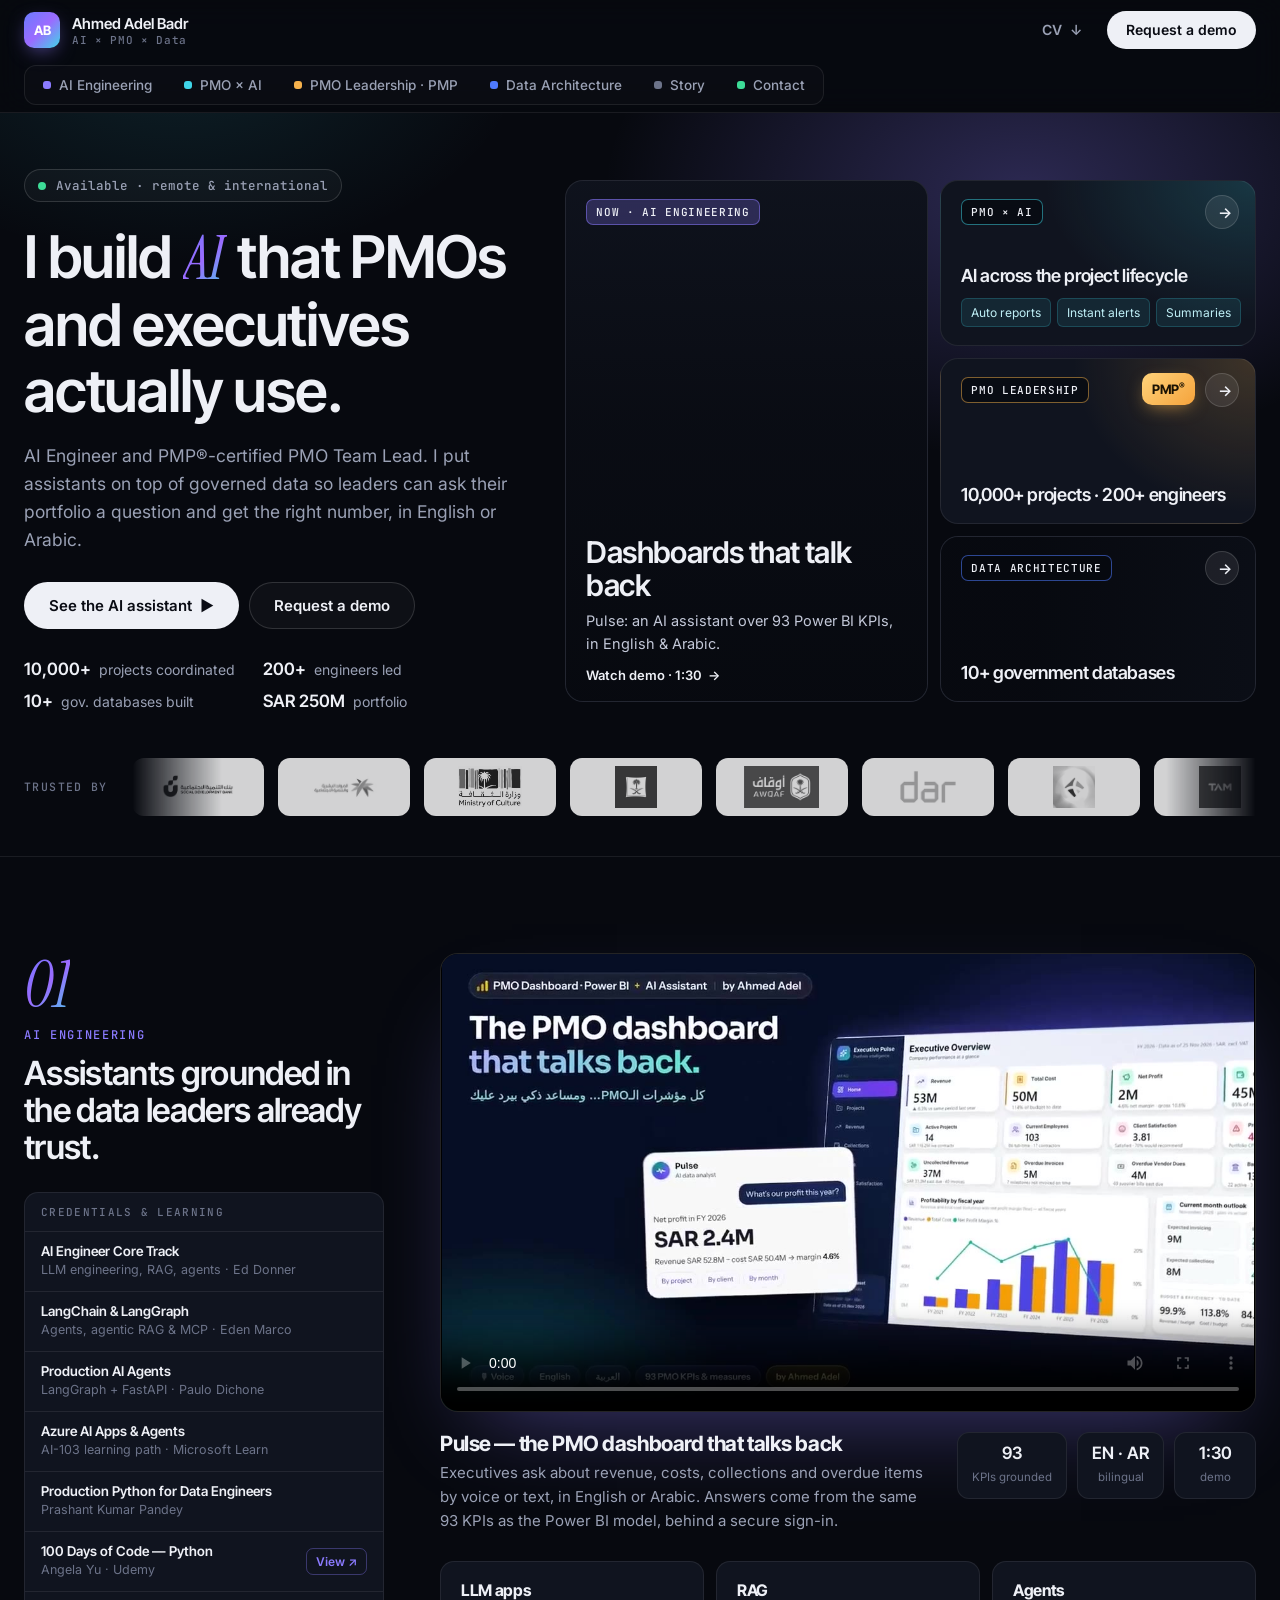
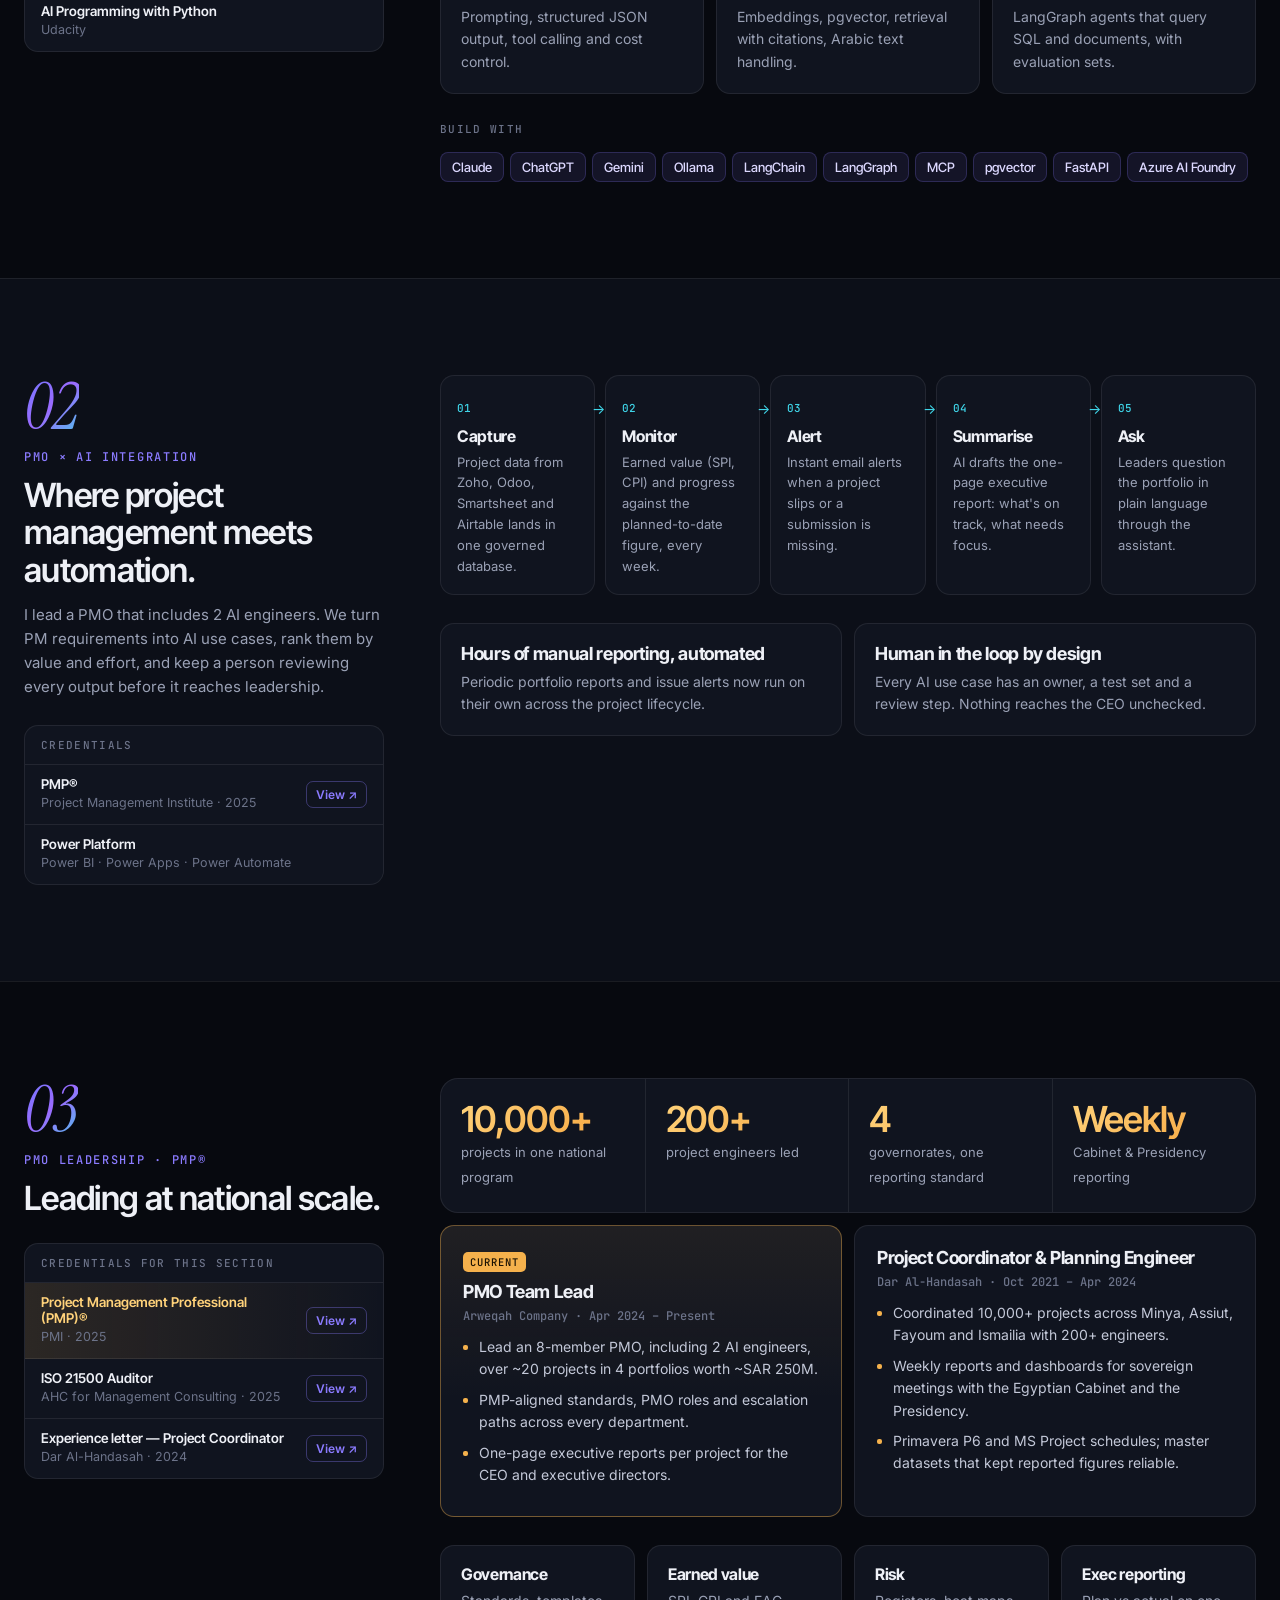
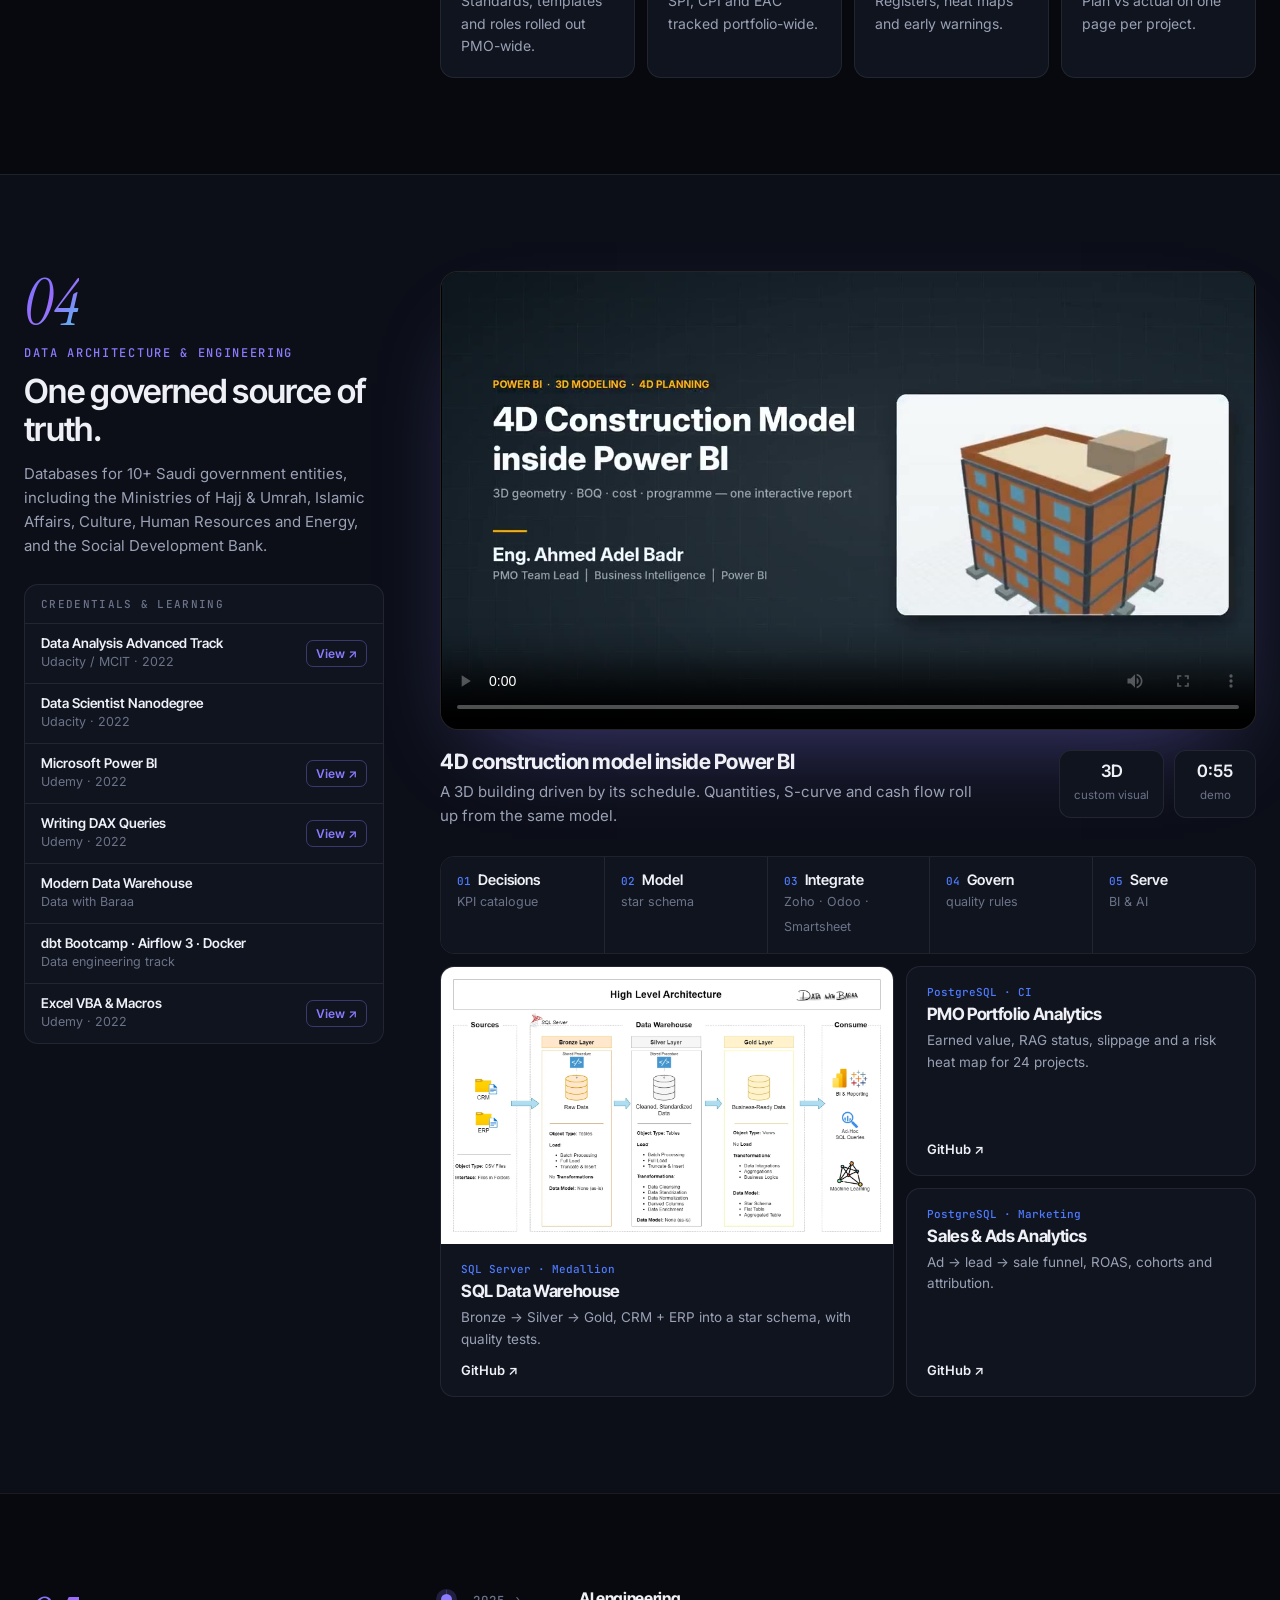
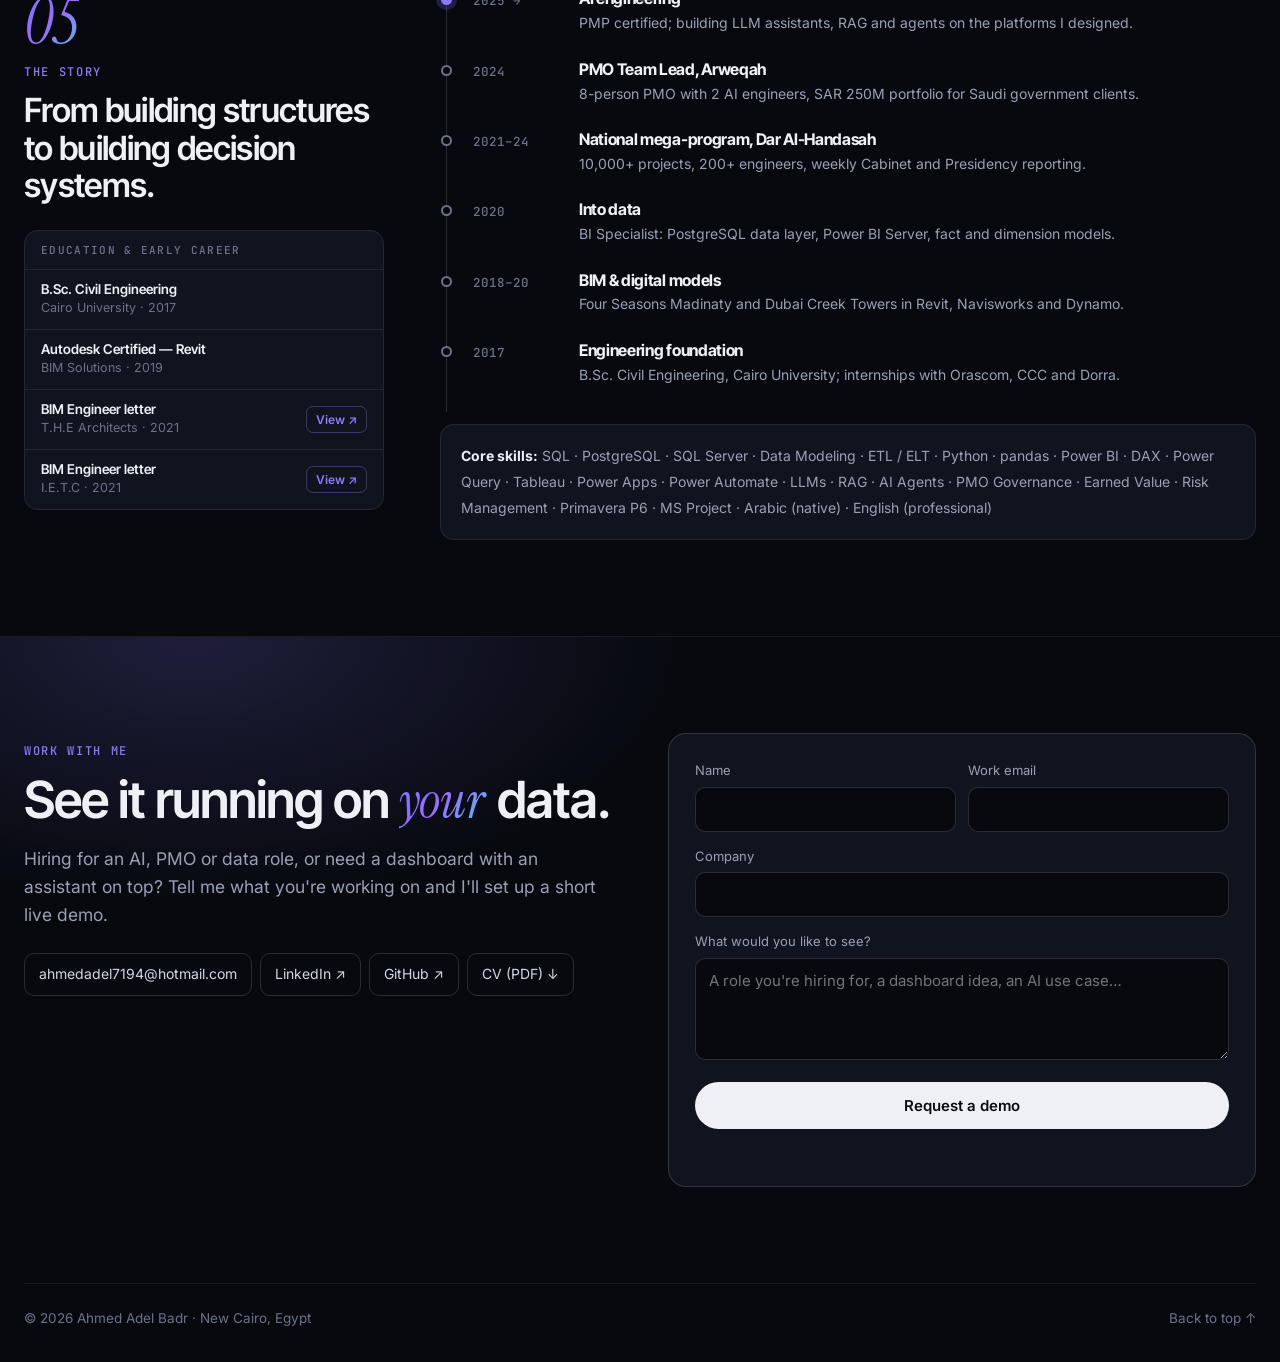
==== v2/index.html @ 1e5dc06f "Add v2 design proposal: bento entry tiles and section tabs Present-first order (AI engineering, PMO " ====
<!DOCTYPE html>
<html lang="en">
<head>
<meta charset="UTF-8">
<meta name="viewport" content="width=device-width, initial-scale=1">
<title>Ahmed Adel Badr | AI Engineering × PMO Leadership × Data Architecture</title>
<meta name="description" content="Ahmed Adel Badr — AI engineer and PMP-certified PMO Team Lead. Builds AI assistants on governed data, led 200+ engineers on a 10,000+ project national program, and designed databases for 10+ Saudi government entities.">
<meta name="author" content="Ahmed Adel Badr">
<link rel="canonical" href="https://ahmedadelbadr.github.io/Portofolio/">
<meta property="og:type" content="profile">
<meta property="og:title" content="Ahmed Adel Badr — AI × PMO × Data">
<meta property="og:description" content="AI assistants on governed data, PMO leadership at national scale, and the data architecture underneath.">
<meta property="og:image" content="https://ahmedadelbadr.github.io/Portofolio/assets/img/og-cover.jpg">
<meta name="twitter:card" content="summary_large_image">
<meta name="theme-color" content="#07090f">
<link rel="preconnect" href="https://fonts.googleapis.com">
<link rel="preconnect" href="https://fonts.gstatic.com" crossorigin>
<link href="https://fonts.googleapis.com/css2?family=Inter:wght@400;500;600&family=Inter+Tight:wght@500;600;700&family=Instrument+Serif:ital@1&family=JetBrains+Mono:wght@400;500&display=swap" rel="stylesheet">
<link rel="stylesheet" href="style.css">
<script type="application/ld+json">
{
  "@context": "https://schema.org",
  "@type": "Person",
  "name": "Ahmed Adel Badr",
  "jobTitle": "AI Engineer · PMO Team Lead · Data Architect",
  "url": "https://ahmedadelbadr.github.io/Portofolio/",
  "email": "mailto:ahmedadel7194@hotmail.com",
  "address": {"@type": "PostalAddress", "addressLocality": "New Cairo", "addressCountry": "EG"},
  "worksFor": {"@type": "Organization", "name": "Arweqah Company"},
  "alumniOf": {"@type": "CollegeOrUniversity", "name": "Cairo University"},
  "hasCredential": [{"@type": "EducationalOccupationalCredential", "name": "Project Management Professional (PMP)", "recognizedBy": {"@type": "Organization", "name": "Project Management Institute"}}],
  "knowsAbout": ["AI Engineering", "Large Language Models", "Retrieval-Augmented Generation", "AI Agents", "PMO Governance", "Project Management", "Earned Value Management", "Data Architecture", "Data Engineering", "SQL", "PostgreSQL", "Power BI", "Python"],
  "sameAs": ["https://www.linkedin.com/in/ahmed-adel-badr/", "https://github.com/AhmedAdelBadr"]
}
</script>
</head>
<body>
<a class="skip" href="#main">Skip to content</a>

<header class="topbar" id="top">
  <div class="bar wrap">
    <a href="#top" class="brand" aria-label="Ahmed Adel Badr, back to top">
      <span class="mark">AB</span>
      <span class="brand-text"><b>Ahmed Adel Badr</b><small>AI × PMO × Data</small></span>
    </a>
    <div class="actions">
      <a class="btn btn-quiet" href="../assets/cv/Ahmed_Adel_Badr_CV.pdf" download>CV <span aria-hidden="true">↓</span></a>
      <a class="btn btn-primary" href="#contact">Request a demo</a>
    </div>
  </div>
  <nav class="tabs wrap" aria-label="Sections">
    <ul id="tabs">
      <li><a href="#ai"><span class="ti ti-ai"></span>AI Engineering</a></li>
      <li><a href="#pmo-ai"><span class="ti ti-pa"></span>PMO × AI</a></li>
      <li><a href="#leadership"><span class="ti ti-pm"></span>PMO Leadership · PMP</a></li>
      <li><a href="#data"><span class="ti ti-da"></span>Data Architecture</a></li>
      <li><a href="#story"><span class="ti ti-st"></span>Story</a></li>
      <li><a href="#contact"><span class="ti ti-co"></span>Contact</a></li>
    </ul>
  </nav>
  <div class="progress" aria-hidden="true"><span id="progress"></span></div>
</header>

<main id="main">

<!-- ================= HERO + BENTO ================= -->
<section class="hero">
  <div class="glow" aria-hidden="true"></div>
  <div class="wrap hero-grid">
    <div class="hero-copy">
      <p class="pill"><span class="live"></span>Available · remote &amp; international</p>
      <h1>I build <em>AI</em> that PMOs and executives actually use.</h1>
      <p class="sub">AI Engineer and PMP®-certified PMO Team Lead. I put assistants on top of governed data so leaders can ask their portfolio a question and get the right number, in English or Arabic.</p>
      <div class="cta">
        <a class="btn btn-primary btn-lg" href="#ai">See the AI assistant <span aria-hidden="true">▶</span></a>
        <a class="btn btn-ghost btn-lg" href="#contact">Request a demo</a>
      </div>
      <ul class="proof">
        <li><b>10,000+</b> projects coordinated</li>
        <li><b>200+</b> engineers led</li>
        <li><b>10+</b> gov. databases built</li>
        <li><b>SAR 250M</b> portfolio</li>
      </ul>
    </div>

    <div class="bento" role="list">
      <a class="tile t-ai" href="#ai" role="listitem">
        <video class="tile-bg" src="../assets/video/loop-ai.mp4" autoplay muted loop playsinline preload="metadata" aria-hidden="true" tabindex="-1"></video>
        <div class="tile-shade"></div>
        <div class="tile-body">
          <span class="tile-tag">Now · AI Engineering</span>
          <h2>Dashboards that talk back</h2>
          <p>Pulse: an AI assistant over 93 Power BI KPIs, in English &amp; Arabic.</p>
          <span class="go">Watch demo · 1:30 <i aria-hidden="true">→</i></span>
        </div>
      </a>
      <a class="tile t-pa" href="#pmo-ai" role="listitem">
        <div class="tile-body">
          <span class="tile-tag">PMO × AI</span>
          <h2>AI across the project lifecycle</h2>
          <ul class="mini"><li>Auto reports</li><li>Instant alerts</li><li>Summaries</li></ul>
          <span class="go">Explore <i aria-hidden="true">→</i></span>
        </div>
      </a>
      <a class="tile t-pm" href="#leadership" role="listitem">
        <div class="tile-body">
          <span class="tile-tag">PMO Leadership</span>
          <span class="badge-pmp" aria-label="PMP certified">PMP<sup>®</sup></span>
          <h2>10,000+ projects · 200+ engineers</h2>
          <p>Cabinet &amp; Presidency reporting</p>
          <span class="go">Explore <i aria-hidden="true">→</i></span>
        </div>
      </a>
      <a class="tile t-da" href="#data" role="listitem">
        <video class="tile-bg" src="../assets/video/loop-4d.mp4" autoplay muted loop playsinline preload="metadata" aria-hidden="true" tabindex="-1"></video>
        <div class="tile-shade"></div>
        <div class="tile-body">
          <span class="tile-tag">Data Architecture</span>
          <h2>10+ government databases</h2>
          <p>SQL · PostgreSQL · Power BI · 4D</p>
          <span class="go">Explore <i aria-hidden="true">→</i></span>
        </div>
      </a>
    </div>
  </div>

  <div class="wrap trust">
    <p>Trusted by</p>
    <div class="marquee" aria-label="Organisations I've built systems for">
      <ul class="logos">
        <li><img src="../assets/img/clients/sdb.webp" alt="Social Development Bank"></li>
        <li><img src="../assets/img/clients/hrsd.webp" alt="Ministry of Human Resources and Social Development"></li>
        <li><img src="../assets/img/clients/moc.webp" alt="Ministry of Culture"></li>
        <li><img src="../assets/img/clients/commerce.webp" alt="Ministry of Commerce"></li>
        <li><img src="../assets/img/clients/awqaf.webp" alt="AWQAF"></li>
        <li><img src="../assets/img/clients/dar-al-handasah.webp" alt="Dar Al-Handasah"></li>
        <li><img src="../assets/img/clients/arweqah.webp" alt="Arweqah"></li>
        <li><img src="../assets/img/clients/tam.webp" alt="Tam"></li>
      </ul>
    </div>
  </div>
</section>

<!-- ================= 01 AI ENGINEERING ================= -->
<section class="sec" id="ai">
  <div class="wrap sec-grid">
    <aside class="sec-side">
      <span class="sec-no">01</span>
      <p class="eyebrow">AI Engineering</p>
      <h2>Assistants grounded in the data leaders already trust.</h2>
      <div class="creds">
        <p class="creds-title">Credentials &amp; learning</p>
        <ul>
          <li><b>AI Engineer Core Track</b><span>LLM engineering, RAG, agents · Ed Donner</span></li>
          <li><b>LangChain &amp; LangGraph</b><span>Agents, agentic RAG &amp; MCP · Eden Marco</span></li>
          <li><b>Production AI Agents</b><span>LangGraph + FastAPI · Paulo Dichone</span></li>
          <li><b>Azure AI Apps &amp; Agents</b><span>AI-103 learning path · Microsoft Learn</span></li>
          <li><b>Production Python for Data Engineers</b><span>Prashant Kumar Pandey</span></li>
          <li><b>100 Days of Code — Python</b><span>Angela Yu · Udemy</span><a href="https://drive.google.com/file/d/1DxrLf_4NUQDghNANisy9Wuh35IUOfHug/view?usp=sharing" target="_blank" rel="noopener">View ↗</a></li>
          <li><b>AI Programming with Python</b><span>Udacity</span></li>
        </ul>
      </div>
    </aside>
    <div class="sec-main">
      <div class="player">
        <video controls preload="metadata" playsinline poster="../assets/video/pmo-ai-assistant-poster.jpg">
          <source src="../assets/video/pmo-ai-assistant-demo.mp4" type="video/mp4">
          <a href="../assets/video/pmo-ai-assistant-demo.mp4">Download the video</a>.
        </video>
      </div>
      <div class="caption">
        <div>
          <h3>Pulse — the PMO dashboard that talks back</h3>
          <p>Executives ask about revenue, costs, collections and overdue items by voice or text, in English or Arabic. Answers come from the same 93 KPIs as the Power BI model, behind a secure sign-in.</p>
        </div>
        <ul class="kpis">
          <li><b>93</b><span>KPIs grounded</span></li>
          <li><b>EN · AR</b><span>bilingual</span></li>
          <li><b>1:30</b><span>demo</span></li>
        </ul>
      </div>

      <div class="grid3">
        <article class="feat"><h4>LLM apps</h4><p>Prompting, structured JSON output, tool calling and cost control.</p></article>
        <article class="feat"><h4>RAG</h4><p>Embeddings, pgvector, retrieval with citations, Arabic text handling.</p></article>
        <article class="feat"><h4>Agents</h4><p>LangGraph agents that query SQL and documents, with evaluation sets.</p></article>
      </div>

      <div class="stack">
        <p>Build with</p>
        <ul><li>Claude</li><li>ChatGPT</li><li>Gemini</li><li>Ollama</li><li>LangChain</li><li>LangGraph</li><li>MCP</li><li>pgvector</li><li>FastAPI</li><li>Azure AI Foundry</li></ul>
      </div>
    </div>
  </div>
</section>

<!-- ================= 02 PMO × AI ================= -->
<section class="sec alt" id="pmo-ai">
  <div class="wrap sec-grid">
    <aside class="sec-side">
      <span class="sec-no">02</span>
      <p class="eyebrow">PMO × AI integration</p>
      <h2>Where project management meets automation.</h2>
      <p class="side-text">I lead a PMO that includes 2 AI engineers. We turn PM requirements into AI use cases, rank them by value and effort, and keep a person reviewing every output before it reaches leadership.</p>
      <div class="creds">
        <p class="creds-title">Credentials</p>
        <ul>
          <li><b>PMP®</b><span>Project Management Institute · 2025</span><a href="https://drive.google.com/file/d/1sctywcb_eWgwLuayeytK_qo51sxbiGKT/view?usp=sharing" target="_blank" rel="noopener">View ↗</a></li>
          <li><b>Power Platform</b><span>Power BI · Power Apps · Power Automate</span></li>
        </ul>
      </div>
    </aside>
    <div class="sec-main">
      <ol class="pipeline">
        <li><span>01</span><h4>Capture</h4><p>Project data from Zoho, Odoo, Smartsheet and Airtable lands in one governed database.</p></li>
        <li><span>02</span><h4>Monitor</h4><p>Earned value (SPI, CPI) and progress against the planned-to-date figure, every week.</p></li>
        <li><span>03</span><h4>Alert</h4><p>Instant email alerts when a project slips or a submission is missing.</p></li>
        <li><span>04</span><h4>Summarise</h4><p>AI drafts the one-page executive report: what's on track, what needs focus.</p></li>
        <li><span>05</span><h4>Ask</h4><p>Leaders question the portfolio in plain language through the assistant.</p></li>
      </ol>
      <div class="grid2">
        <article class="feat big"><h4>Hours of manual reporting, automated</h4><p>Periodic portfolio reports and issue alerts now run on their own across the project lifecycle.</p></article>
        <article class="feat big"><h4>Human in the loop by design</h4><p>Every AI use case has an owner, a test set and a review step. Nothing reaches the CEO unchecked.</p></article>
      </div>
    </div>
  </div>
</section>

<!-- ================= 03 LEADERSHIP · PMP ================= -->
<section class="sec" id="leadership">
  <div class="wrap sec-grid">
    <aside class="sec-side">
      <span class="sec-no">03</span>
      <p class="eyebrow">PMO Leadership · PMP®</p>
      <h2>Leading at national scale.</h2>
      <div class="creds">
        <p class="creds-title">Credentials for this section</p>
        <ul>
          <li class="hl"><b>Project Management Professional (PMP)®</b><span>PMI · 2025</span><a href="https://drive.google.com/file/d/1sctywcb_eWgwLuayeytK_qo51sxbiGKT/view?usp=sharing" target="_blank" rel="noopener">View ↗</a></li>
          <li><b>ISO 21500 Auditor</b><span>AHC for Management Consulting · 2025</span><a href="https://drive.google.com/file/d/1mkUCLKhJdVE5GNy3GKUCkLPYvv0y7A4N/view?usp=sharing" target="_blank" rel="noopener">View ↗</a></li>
          <li><b>Experience letter — Project Coordinator</b><span>Dar Al-Handasah · 2024</span><a href="https://drive.google.com/file/d/1q_RT0Qz3ew5uecpxc_AmKlcT4p2NB-rT/view?usp=sharing" target="_blank" rel="noopener">View ↗</a></li>
        </ul>
      </div>
    </aside>
    <div class="sec-main">
      <div class="bignums">
        <div><b data-count="10000" data-suffix="+">10,000+</b><span>projects in one national program</span></div>
        <div><b data-count="200" data-suffix="+">200+</b><span>project engineers led</span></div>
        <div><b>4</b><span>governorates, one reporting standard</span></div>
        <div><b>Weekly</b><span>Cabinet &amp; Presidency reporting</span></div>
      </div>

      <div class="roles">
        <article class="role current">
          <header><span class="now-tag">Current</span><h3>PMO Team Lead</h3><p>Arweqah Company · Apr 2024 – Present</p></header>
          <ul>
            <li>Lead an 8-member PMO, including 2 AI engineers, over ~20 projects in 4 portfolios worth ~SAR 250M.</li>
            <li>PMP-aligned standards, PMO roles and escalation paths across every department.</li>
            <li>One-page executive reports per project for the CEO and executive directors.</li>
          </ul>
        </article>
        <article class="role">
          <header><h3>Project Coordinator &amp; Planning Engineer</h3><p>Dar Al-Handasah · Oct 2021 – Apr 2024</p></header>
          <ul>
            <li>Coordinated 10,000+ projects across Minya, Assiut, Fayoum and Ismailia with 200+ engineers.</li>
            <li>Weekly reports and dashboards for sovereign meetings with the Egyptian Cabinet and the Presidency.</li>
            <li>Primavera P6 and MS Project schedules; master datasets that kept reported figures reliable.</li>
          </ul>
        </article>
      </div>

      <div class="grid4">
        <article class="feat"><h4>Governance</h4><p>Standards, templates and roles rolled out PMO-wide.</p></article>
        <article class="feat"><h4>Earned value</h4><p>SPI, CPI and EAC tracked portfolio-wide.</p></article>
        <article class="feat"><h4>Risk</h4><p>Registers, heat maps and early warnings.</p></article>
        <article class="feat"><h4>Exec reporting</h4><p>Plan vs actual on one page per project.</p></article>
      </div>
    </div>
  </div>
</section>

<!-- ================= 04 DATA ================= -->
<section class="sec alt" id="data">
  <div class="wrap sec-grid">
    <aside class="sec-side">
      <span class="sec-no">04</span>
      <p class="eyebrow">Data Architecture &amp; Engineering</p>
      <h2>One governed source of truth.</h2>
      <p class="side-text">Databases for 10+ Saudi government entities, including the Ministries of Hajj &amp; Umrah, Islamic Affairs, Culture, Human Resources and Energy, and the Social Development Bank.</p>
      <div class="creds">
        <p class="creds-title">Credentials &amp; learning</p>
        <ul>
          <li><b>Data Analysis Advanced Track</b><span>Udacity / MCIT · 2022</span><a href="https://drive.google.com/file/d/1HhlE8MQedfd1g0PwTkxcpyvZm_gVTshv/view?usp=sharing" target="_blank" rel="noopener">View ↗</a></li>
          <li><b>Data Scientist Nanodegree</b><span>Udacity · 2022</span></li>
          <li><b>Microsoft Power BI</b><span>Udemy · 2022</span><a href="https://drive.google.com/file/d/18qf0cMaZzWit_6Pd91sOWEHYhTavwuvs/view?usp=sharing" target="_blank" rel="noopener">View ↗</a></li>
          <li><b>Writing DAX Queries</b><span>Udemy · 2022</span><a href="https://drive.google.com/file/d/1dgZh7iW61e2ke4iGRj784fLTpm-I9WN4/view?usp=sharing" target="_blank" rel="noopener">View ↗</a></li>
          <li><b>Modern Data Warehouse</b><span>Data with Baraa</span></li>
          <li><b>dbt Bootcamp · Airflow 3 · Docker</b><span>Data engineering track</span></li>
          <li><b>Excel VBA &amp; Macros</b><span>Udemy · 2022</span><a href="https://drive.google.com/file/d/1crOkd06WN0qsF22DEuTwNb7ICwt86E0z/view?usp=sharing" target="_blank" rel="noopener">View ↗</a></li>
        </ul>
      </div>
    </aside>
    <div class="sec-main">
      <div class="player">
        <video controls preload="metadata" playsinline poster="../assets/video/powerbi-4d-poster.jpg">
          <source src="../assets/video/powerbi-4d-demo.mp4" type="video/mp4">
          <a href="../assets/video/powerbi-4d-demo.mp4">Download the video</a>.
        </video>
      </div>
      <div class="caption">
        <div>
          <h3>4D construction model inside Power BI</h3>
          <p>A 3D building driven by its schedule. Quantities, S-curve and cash flow roll up from the same model.</p>
        </div>
        <ul class="kpis"><li><b>3D</b><span>custom visual</span></li><li><b>0:55</b><span>demo</span></li></ul>
      </div>

      <ol class="steps">
        <li><b>Decisions</b><span>KPI catalogue</span></li>
        <li><b>Model</b><span>star schema</span></li>
        <li><b>Integrate</b><span>Zoho · Odoo · Smartsheet</span></li>
        <li><b>Govern</b><span>quality rules</span></li>
        <li><b>Serve</b><span>BI &amp; AI</span></li>
      </ol>

      <div class="projects">
        <a class="proj" href="https://github.com/AhmedAdelBadr/sql-data-warehouse-project" target="_blank" rel="noopener">
          <img src="../assets/img/work/data_architecture.webp" alt="Medallion data warehouse architecture" loading="lazy">
          <div><span class="ptag">SQL Server · Medallion</span><h4>SQL Data Warehouse</h4><p>Bronze → Silver → Gold, CRM + ERP into a star schema, with quality tests.</p><i>GitHub ↗</i></div>
        </a>
        <a class="proj" href="https://github.com/AhmedAdelBadr/pmo-portfolio-sql-analytics" target="_blank" rel="noopener">
          <div><span class="ptag">PostgreSQL · CI</span><h4>PMO Portfolio Analytics</h4><p>Earned value, RAG status, slippage and a risk heat map for 24 projects.</p><i>GitHub ↗</i></div>
        </a>
        <a class="proj" href="https://github.com/AhmedAdelBadr/real-estate-sales-sql-analytics" target="_blank" rel="noopener">
          <div><span class="ptag">PostgreSQL · Marketing</span><h4>Sales &amp; Ads Analytics</h4><p>Ad → lead → sale funnel, ROAS, cohorts and attribution.</p><i>GitHub ↗</i></div>
        </a>
      </div>
    </div>
  </div>
</section>

<!-- ================= 05 STORY ================= -->
<section class="sec" id="story">
  <div class="wrap sec-grid">
    <aside class="sec-side">
      <span class="sec-no">05</span>
      <p class="eyebrow">The story</p>
      <h2>From building structures to building decision systems.</h2>
      <div class="creds">
        <p class="creds-title">Education &amp; early career</p>
        <ul>
          <li><b>B.Sc. Civil Engineering</b><span>Cairo University · 2017</span></li>
          <li><b>Autodesk Certified — Revit</b><span>BIM Solutions · 2019</span></li>
          <li><b>BIM Engineer letter</b><span>T.H.E Architects · 2021</span><a href="https://drive.google.com/file/d/1VIQJcinmhT4oHyBzd0Bh82EneCXpod-M/view?usp=sharing" target="_blank" rel="noopener">View ↗</a></li>
          <li><b>BIM Engineer letter</b><span>I.E.T.C · 2021</span><a href="https://drive.google.com/file/d/10oY9zV9QPcR0SZ7INl4sjQRac6u0h0Es/view?usp=sharing" target="_blank" rel="noopener">View ↗</a></li>
        </ul>
      </div>
    </aside>
    <div class="sec-main">
      <ol class="timeline">
        <li class="now"><span class="yr">2025 →</span><div><h4>AI engineering</h4><p>PMP certified; building LLM assistants, RAG and agents on the platforms I designed.</p></div></li>
        <li><span class="yr">2024</span><div><h4>PMO Team Lead, Arweqah</h4><p>8-person PMO with 2 AI engineers, SAR 250M portfolio for Saudi government clients.</p></div></li>
        <li><span class="yr">2021–24</span><div><h4>National mega-program, Dar Al-Handasah</h4><p>10,000+ projects, 200+ engineers, weekly Cabinet and Presidency reporting.</p></div></li>
        <li><span class="yr">2020</span><div><h4>Into data</h4><p>BI Specialist: PostgreSQL data layer, Power BI Server, fact and dimension models.</p></div></li>
        <li><span class="yr">2018–20</span><div><h4>BIM &amp; digital models</h4><p>Four Seasons Madinaty and Dubai Creek Towers in Revit, Navisworks and Dynamo.</p></div></li>
        <li><span class="yr">2017</span><div><h4>Engineering foundation</h4><p>B.Sc. Civil Engineering, Cairo University; internships with Orascom, CCC and Dorra.</p></div></li>
      </ol>
      <p class="skills"><b>Core skills:</b> SQL · PostgreSQL · SQL Server · Data Modeling · ETL / ELT · Python · pandas · Power BI · DAX · Power Query · Tableau · Power Apps · Power Automate · LLMs · RAG · AI Agents · PMO Governance · Earned Value · Risk Management · Primavera P6 · MS Project · Arabic (native) · English (professional)</p>
    </div>
  </div>
</section>

<!-- ================= CONTACT ================= -->
<section class="contact" id="contact">
  <div class="wrap contact-grid">
    <div>
      <p class="eyebrow">Work with me</p>
      <h2>See it running on <em>your</em> data.</h2>
      <p class="sub">Hiring for an AI, PMO or data role, or need a dashboard with an assistant on top? Tell me what you're working on and I'll set up a short live demo.</p>
      <ul class="links">
        <li><a href="mailto:ahmedadel7194@hotmail.com">ahmedadel7194@hotmail.com</a></li>
        <li><a href="https://www.linkedin.com/in/ahmed-adel-badr/" target="_blank" rel="noopener">LinkedIn ↗</a></li>
        <li><a href="https://github.com/AhmedAdelBadr" target="_blank" rel="noopener">GitHub ↗</a></li>
        <li><a href="../assets/cv/Ahmed_Adel_Badr_CV.pdf" download>CV (PDF) ↓</a></li>
      </ul>
    </div>
    <form class="form" id="demo-form" novalidate>
      <div class="row2">
        <div class="field"><label for="f-name">Name</label><input id="f-name" name="name" type="text" autocomplete="name" required></div>
        <div class="field"><label for="f-email">Work email</label><input id="f-email" name="email" type="email" autocomplete="email" required></div>
      </div>
      <div class="field"><label for="f-company">Company</label><input id="f-company" name="company" type="text" autocomplete="organization"></div>
      <div class="field"><label for="f-message">What would you like to see?</label><textarea id="f-message" name="message" rows="4" placeholder="A role you're hiring for, a dashboard idea, an AI use case…"></textarea></div>
      <button type="submit" class="btn btn-primary btn-lg btn-block">Request a demo</button>
      <p class="form-status" id="form-status" role="status" aria-live="polite"></p>
    </form>
  </div>
</section>

</main>

<footer class="footer wrap">
  <p>© <span id="year">2026</span> Ahmed Adel Badr · New Cairo, Egypt</p>
  <a href="#top">Back to top ↑</a>
</footer>

<script src="app.js"></script>
</body>
</html>
---- v2/style.css ----
:root {
  --bg: #07090f;
  --bg-2: #0c0f18;
  --panel: #10141f;
  --panel-2: #151a28;
  --line: rgba(255,255,255,.08);
  --line-2: rgba(255,255,255,.14);
  --text: #eef0f6;
  --muted: #9aa1b5;
  --dim: #6c7389;
  --violet: #8b7bff;
  --blue: #4f7bff;
  --cyan: #3fd5e8;
  --green: #3ddc97;
  --amber: #f5b14c;
  --grad: linear-gradient(135deg, #6a7bff 0%, #9b6bff 50%, #3fd5e8 100%);
  --r: 18px;
  --wrap: 1240px;
  --nav-h: 112px;
  --f-d: "Inter Tight", "Inter", system-ui, sans-serif;
  --f-b: "Inter", system-ui, -apple-system, "Segoe UI", sans-serif;
  --f-s: "Instrument Serif", Georgia, serif;
  --f-m: "JetBrains Mono", ui-monospace, monospace;
}
*, *::before, *::after { box-sizing: border-box; }
html { scroll-behavior: smooth; scroll-padding-top: calc(var(--nav-h) + 8px); background: var(--bg); }
body { margin: 0; font: 16px/1.6 var(--f-b); color: var(--text); background: var(--bg); -webkit-font-smoothing: antialiased; }
img, video { display: block; max-width: 100%; }
a { color: inherit; text-decoration: none; }
ul, ol { list-style: none; margin: 0; padding: 0; }
h1, h2, h3, h4 { margin: 0; font-family: var(--f-d); letter-spacing: -.02em; line-height: 1.12; }
p { margin: 0; }
em { font-family: var(--f-s); font-style: italic; font-weight: 400; letter-spacing: 0; background: var(--grad); -webkit-background-clip: text; background-clip: text; color: transparent; padding-right: .05em; }
.wrap { width: min(var(--wrap), 100% - 48px); margin-inline: auto; }
.skip { position: absolute; left: -999px; }
.skip:focus { left: 12px; top: 12px; z-index: 99; background: #fff; color: #000; padding: 8px 12px; border-radius: 8px; }
:focus-visible { outline: 2px solid var(--violet); outline-offset: 3px; border-radius: 6px; }

/* ---------- buttons ---------- */
.btn { display: inline-flex; align-items: center; justify-content: center; gap: 8px; font: 600 14px/1 var(--f-b); padding: 11px 18px; border-radius: 999px; border: 1px solid transparent; transition: transform .15s, background .2s, border-color .2s, box-shadow .2s; cursor: pointer; white-space: nowrap; }
.btn:hover { transform: translateY(-1px); }
.btn-lg { padding: 15px 24px; font-size: 15px; }
.btn-block { width: 100%; }
.btn-primary { background: var(--text); color: #0a0c14; }
.btn-primary:hover { box-shadow: 0 0 0 4px rgba(139,123,255,.25), 0 10px 30px -10px rgba(139,123,255,.6); }
.btn-ghost { border-color: var(--line-2); color: var(--text); background: rgba(255,255,255,.03); }
.btn-ghost:hover { border-color: var(--violet); }
.btn-quiet { color: var(--muted); }
.btn-quiet:hover { color: var(--text); }

/* ---------- top bar + tabs ---------- */
.topbar { position: sticky; top: 0; z-index: 50; background: rgba(7,9,15,.78); backdrop-filter: saturate(170%) blur(16px); border-bottom: 1px solid var(--line); }
.bar { display: flex; align-items: center; justify-content: space-between; height: 60px; }
.brand { display: flex; align-items: center; gap: 12px; }
.mark { width: 36px; height: 36px; border-radius: 10px; display: grid; place-items: center; background: var(--grad); color: #fff; font: 700 13px var(--f-d); box-shadow: 0 6px 20px -6px rgba(139,123,255,.7); }
.brand-text { display: flex; flex-direction: column; line-height: 1.15; }
.brand-text b { font: 600 15px var(--f-d); }
.brand-text small { font: 500 11px var(--f-m); color: var(--dim); letter-spacing: .06em; }
.actions { display: flex; gap: 6px; align-items: center; }

.tabs { height: 50px; display: flex; align-items: center; }
.tabs ul { display: flex; gap: 4px; overflow-x: auto; scrollbar-width: none; padding: 4px; border: 1px solid var(--line); border-radius: 12px; background: rgba(255,255,255,.02); position: relative; }
.tabs ul::-webkit-scrollbar { display: none; }
.tabs a { display: flex; align-items: center; gap: 8px; padding: 7px 14px; border-radius: 9px; font: 500 13.5px var(--f-b); color: var(--muted); white-space: nowrap; transition: color .2s, background .2s; }
.tabs a:hover { color: var(--text); background: rgba(255,255,255,.04); }
.tabs a.active { color: var(--text); background: var(--panel-2); box-shadow: inset 0 0 0 1px var(--line-2); }
.ti { width: 8px; height: 8px; border-radius: 3px; flex: none; }
.ti-ai { background: var(--violet); } .ti-pa { background: var(--cyan); } .ti-pm { background: var(--amber); }
.ti-da { background: var(--blue); } .ti-st { background: var(--dim); } .ti-co { background: var(--green); }
.progress { height: 2px; background: transparent; }
.progress span { display: block; height: 100%; width: 0; background: var(--grad); transition: width .1s linear; }

/* ---------- hero ---------- */
.hero { position: relative; overflow: hidden; padding: 56px 0 40px; }
.glow { position: absolute; inset: -20% -10% auto; height: 760px; background:
  radial-gradient(600px 380px at 75% 30%, rgba(139,123,255,.28), transparent 70%),
  radial-gradient(500px 320px at 20% 10%, rgba(63,213,232,.12), transparent 70%); pointer-events: none; }
.hero-grid { position: relative; display: grid; grid-template-columns: 5fr 7fr; gap: 48px; align-items: center; }
.pill { display: inline-flex; align-items: center; gap: 10px; font: 500 12.5px var(--f-m); color: var(--muted); padding: 7px 13px; border-radius: 999px; border: 1px solid var(--line-2); background: rgba(255,255,255,.03); }
.live { width: 8px; height: 8px; border-radius: 50%; background: var(--green); box-shadow: 0 0 0 0 rgba(61,220,151,.6); animation: pulse 2s infinite; }
@keyframes pulse { 70% { box-shadow: 0 0 0 8px rgba(61,220,151,0); } 100% { box-shadow: 0 0 0 0 rgba(61,220,151,0); } }
.hero h1 { font-size: clamp(38px, 4.6vw, 62px); font-weight: 600; margin: 22px 0 18px; }
.sub { color: var(--muted); font-size: 17.5px; max-width: 52ch; }
.cta { display: flex; flex-wrap: wrap; gap: 10px; margin: 28px 0 30px; }
.proof { display: grid; grid-template-columns: repeat(2, auto); gap: 10px 28px; justify-content: start; font-size: 14px; color: var(--muted); }
.proof b { font: 600 17px var(--f-d); color: var(--text); margin-right: 4px; }

/* bento */
.bento { display: grid; grid-template-columns: 1.15fr 1fr; grid-template-rows: repeat(3, 166px); gap: 12px; }
.tile { position: relative; overflow: hidden; border-radius: var(--r); background: var(--panel); border: 1px solid var(--line); isolation: isolate; transition: transform .25s, border-color .25s, box-shadow .25s; }
.tile::after { content: ""; position: absolute; inset: 0; border-radius: inherit; padding: 1px; background: var(--grad); -webkit-mask: linear-gradient(#000 0 0) content-box, linear-gradient(#000 0 0); -webkit-mask-composite: xor; mask-composite: exclude; opacity: 0; transition: opacity .25s; pointer-events: none; }
.tile:hover { transform: translateY(-3px); box-shadow: 0 24px 60px -28px rgba(139,123,255,.55); }
.tile:hover::after { opacity: 1; }
.tile-bg { position: absolute; inset: 0; width: 100%; height: 100%; object-fit: cover; z-index: -2; transform: scale(1.02); transition: transform .6s; }
.tile:hover .tile-bg { transform: scale(1.07); }
.tile-shade { position: absolute; inset: 0; z-index: -1; background: linear-gradient(180deg, rgba(7,9,15,.15) 0%, rgba(7,9,15,.7) 45%, rgba(7,9,15,.97) 100%); }
.t-da .tile-shade { background: linear-gradient(90deg, rgba(7,9,15,.96) 30%, rgba(7,9,15,.55) 100%); }
.tile-body { position: absolute; inset: 0; padding: 18px 20px; display: flex; flex-direction: column; justify-content: flex-end; gap: 6px; }
.tile-tag { align-self: flex-start; margin-bottom: auto; font: 500 11px var(--f-m); letter-spacing: .06em; text-transform: uppercase; padding: 5px 9px; border-radius: 7px; background: rgba(7,9,15,.7); border: 1px solid var(--line-2); color: var(--text); backdrop-filter: blur(6px); }
.tile h2 { font-size: 18px; font-weight: 600; }
.tile:not(.t-ai) .go { position: absolute; right: 16px; top: 14px; margin: 0; width: 34px; height: 34px; border-radius: 50%; justify-content: center; background: rgba(255,255,255,.08); border: 1px solid var(--line-2); font-size: 0; }
.tile:not(.t-ai) .go i { font-size: 15px; }
.tile:not(.t-ai):hover .go { background: var(--text); color: #0a0c14; }
.tile:not(.t-ai) .tile-body { padding-right: 20px; }
.tile:not(.t-ai) p { display: none; }
.tile p { font-size: 13.5px; color: #c3c8d8; }
.go { margin-top: 6px; font: 600 13px var(--f-b); color: var(--text); display: inline-flex; align-items: center; gap: 6px; }
.go i { font-style: normal; transition: transform .2s; }
.tile:hover .go i { transform: translateX(4px); }

.t-ai { grid-row: span 3; }
.t-ai h2 { font-size: 30px; }
.t-ai p { font-size: 14.5px; }
.t-ai .tile-tag { background: rgba(139,123,255,.25); border-color: rgba(139,123,255,.5); }
.t-pa { background: radial-gradient(300px 200px at 100% 0, rgba(63,213,232,.18), transparent 70%), var(--panel); }
.t-pa .tile-tag { border-color: rgba(63,213,232,.5); }
.mini { display: flex; flex-wrap: nowrap; gap: 6px; margin-top: 6px; }
.mini li { white-space: nowrap; }
.mini li { font-size: 12px; padding: 4px 9px; border-radius: 6px; background: rgba(63,213,232,.1); color: #bfeff6; border: 1px solid rgba(63,213,232,.2); }
.t-pm { background: radial-gradient(260px 220px at 100% 0, rgba(245,177,76,.2), transparent 70%), var(--panel); }
.t-pm .tile-tag { border-color: rgba(245,177,76,.5); }
.badge-pmp { position: absolute; top: 14px; right: 60px; font: 700 13px var(--f-d); color: #1b1203; background: linear-gradient(135deg, #ffd27a, #f5a33c); padding: 7px 10px; border-radius: 10px; box-shadow: 0 6px 18px -6px rgba(245,177,76,.7); }
.badge-pmp sup { font-size: 9px; }
.t-da .tile-tag { border-color: rgba(79,123,255,.55); }

/* trust */
.trust { margin-top: 44px; display: flex; align-items: center; gap: 24px; }
.trust > p { font: 500 11.5px var(--f-m); letter-spacing: .12em; text-transform: uppercase; color: var(--dim); white-space: nowrap; }
.marquee { overflow: hidden; flex: 1; mask-image: linear-gradient(90deg, transparent, #000 8%, #000 92%, transparent); }
.logos { display: flex; gap: 14px; width: max-content; animation: slide 38s linear infinite; }
.marquee:hover .logos { animation-play-state: paused; }
.logos li { flex: none; width: 132px; height: 58px; border-radius: 12px; background: #fff; display: grid; place-items: center; padding: 8px 14px; opacity: .82; transition: opacity .2s; }
.logos li:hover { opacity: 1; }
.logos img { max-height: 42px; max-width: 100%; object-fit: contain; filter: grayscale(1); transition: filter .2s; }
.logos li:hover img { filter: none; }
@keyframes slide { to { transform: translateX(-50%); } }

/* ---------- sections ---------- */
.sec { padding: 96px 0; border-top: 1px solid var(--line); }
.sec.alt { background: var(--bg-2); }
.sec-grid { display: grid; grid-template-columns: 360px 1fr; gap: 56px; align-items: start; }
.sec-side { position: sticky; top: calc(var(--nav-h) + 24px); }
.sec-no { font: italic 400 64px/1 var(--f-s); background: var(--grad); -webkit-background-clip: text; background-clip: text; color: transparent; }
.eyebrow { font: 500 12px var(--f-m); letter-spacing: .14em; text-transform: uppercase; color: var(--violet); margin: 10px 0 12px; }
.sec-side h2 { font-size: clamp(26px, 2.6vw, 34px); font-weight: 600; }
.side-text { color: var(--muted); margin-top: 14px; font-size: 15px; }

.creds { margin-top: 26px; border: 1px solid var(--line); border-radius: 14px; background: var(--panel); overflow: hidden; }
.creds-title { font: 500 11px var(--f-m); letter-spacing: .12em; text-transform: uppercase; color: var(--dim); padding: 12px 16px; border-bottom: 1px solid var(--line); }
.creds ul { }
.creds li { display: grid; grid-template-columns: 1fr auto; gap: 1px 12px; padding: 11px 16px; border-bottom: 1px solid var(--line); }
.creds li:last-child { border-bottom: 0; }
.creds b { font: 600 13.5px var(--f-d); }
.creds span { grid-column: 1; font-size: 12.5px; color: var(--dim); }
.creds a { grid-column: 2; grid-row: 1 / span 2; align-self: center; font: 600 12px var(--f-b); color: var(--violet); padding: 5px 9px; border-radius: 7px; border: 1px solid rgba(139,123,255,.35); }
.creds a:hover { background: rgba(139,123,255,.12); }
.creds li.hl { background: linear-gradient(90deg, rgba(245,177,76,.12), transparent); }
.creds li.hl b { color: #ffd27a; }

.player { border-radius: var(--r); overflow: hidden; border: 1px solid var(--line-2); background: #000; aspect-ratio: 16 / 9; box-shadow: 0 40px 90px -40px rgba(139,123,255,.45); }
.player video { width: 100%; height: 100%; object-fit: contain; }
.caption { display: flex; justify-content: space-between; gap: 32px; align-items: flex-start; margin-top: 20px; }
.caption h3 { font-size: 21px; margin-bottom: 6px; }
.caption p { color: var(--muted); font-size: 15px; max-width: 60ch; }
.kpis { display: flex; gap: 10px; flex: none; }
.kpis li { text-align: center; padding: 10px 14px; border-radius: 12px; background: var(--panel); border: 1px solid var(--line); min-width: 82px; }
.kpis b { display: block; font: 600 17px var(--f-d); }
.kpis span { font-size: 11.5px; color: var(--dim); }

.grid2, .grid3, .grid4 { display: grid; gap: 12px; margin-top: 28px; }
.grid2 { grid-template-columns: 1fr 1fr; }
.grid3 { grid-template-columns: repeat(3, 1fr); }
.grid4 { grid-template-columns: repeat(4, 1fr); }
.feat { padding: 20px; border-radius: 14px; background: var(--panel); border: 1px solid var(--line); transition: border-color .2s, transform .2s; }
.feat:hover { border-color: var(--line-2); transform: translateY(-2px); }
.feat h4 { font-size: 16px; margin-bottom: 6px; }
.feat p { color: var(--muted); font-size: 14px; }
.feat.big h4 { font-size: 18px; }

.stack { display: flex; align-items: center; gap: 16px; flex-wrap: wrap; margin-top: 28px; }
.stack p { font: 500 11px var(--f-m); letter-spacing: .12em; text-transform: uppercase; color: var(--dim); }
.stack ul { display: flex; flex-wrap: wrap; gap: 6px; }
.stack li { font: 500 13px var(--f-d); padding: 6px 11px; border-radius: 8px; background: rgba(139,123,255,.1); border: 1px solid rgba(139,123,255,.22); color: #dcd8ff; }

.pipeline { display: grid; grid-template-columns: repeat(5, 1fr); gap: 10px; counter-reset: p; }
.pipeline li { position: relative; padding: 18px 16px; border-radius: 14px; background: var(--panel); border: 1px solid var(--line); }
.pipeline li:not(:last-child)::after { content: "→"; position: absolute; right: -11px; top: 22px; color: var(--cyan); font-size: 14px; z-index: 2; }
.pipeline span { font: 500 11px var(--f-m); color: var(--cyan); }
.pipeline h4 { font-size: 16px; margin: 8px 0 6px; }
.pipeline p { font-size: 13px; color: var(--muted); }

.bignums { display: grid; grid-template-columns: repeat(4, 1fr); border: 1px solid var(--line); border-radius: var(--r); background: var(--panel); }
.bignums div { padding: 22px 20px; }
.bignums div + div { border-left: 1px solid var(--line); }
.bignums b { display: block; font: 600 clamp(26px, 2.8vw, 38px)/1.05 var(--f-d); letter-spacing: -.03em; background: linear-gradient(135deg, #ffd27a, #f5a33c); -webkit-background-clip: text; background-clip: text; color: transparent; }
.bignums span { font-size: 13px; color: var(--muted); }
.roles { display: grid; grid-template-columns: 1fr 1fr; gap: 12px; margin-top: 12px; }
.role { padding: 22px; border-radius: 14px; background: var(--panel); border: 1px solid var(--line); }
.role.current { border-color: rgba(245,177,76,.4); background: linear-gradient(180deg, rgba(245,177,76,.07), transparent 60%), var(--panel); }
.now-tag { display: inline-block; font: 500 10.5px var(--f-m); text-transform: uppercase; letter-spacing: .1em; color: #1b1203; background: #f5b14c; padding: 3px 7px; border-radius: 5px; margin-bottom: 10px; }
.role h3 { font-size: 18px; }
.role header p { font: 500 12px var(--f-m); color: var(--dim); margin: 6px 0 12px; }
.role li { position: relative; padding-left: 16px; font-size: 14px; color: #c3c8d8; margin-bottom: 8px; }
.role li::before { content: ""; position: absolute; left: 0; top: .65em; width: 5px; height: 5px; border-radius: 2px; background: var(--amber); }

.steps { display: grid; grid-template-columns: repeat(5, 1fr); margin-top: 28px; border: 1px solid var(--line); border-radius: 14px; overflow: hidden; counter-reset: s; }
.steps li { counter-increment: s; padding: 14px 16px; background: var(--panel); }
.steps li + li { border-left: 1px solid var(--line); }
.steps b { display: block; font: 600 14.5px var(--f-d); }
.steps b::before { content: counter(s, decimal-leading-zero) "  "; font: 500 11px var(--f-m); color: var(--blue); }
.steps span { font-size: 12.5px; color: var(--dim); }
.projects { display: grid; grid-template-columns: 1.3fr 1fr; grid-template-rows: auto auto; gap: 12px; margin-top: 12px; }
.proj { display: flex; flex-direction: column; border-radius: 14px; background: var(--panel); border: 1px solid var(--line); overflow: hidden; transition: border-color .2s, transform .2s; }
.proj:first-child { grid-row: span 2; }
.proj:hover { border-color: rgba(79,123,255,.5); transform: translateY(-2px); }
.proj img { background: #fff; padding: 12px; width: 100%; }
.proj div { padding: 18px 20px; display: flex; flex-direction: column; flex: 1; }
.ptag { font: 500 11px var(--f-m); color: var(--blue); }
.proj h4 { font-size: 17px; margin: 6px 0; }
.proj p { font-size: 13.5px; color: var(--muted); }
.proj i { font-style: normal; font: 600 13px var(--f-b); margin-top: auto; padding-top: 12px; color: var(--text); }

.timeline { border-left: 1px solid var(--line-2); margin-left: 6px; }
.timeline li { position: relative; display: grid; grid-template-columns: 90px 1fr; gap: 16px; padding: 0 0 26px 26px; }
.timeline li::before { content: ""; position: absolute; left: -6px; top: 4px; width: 11px; height: 11px; border-radius: 50%; background: var(--bg); border: 2px solid var(--dim); }
.timeline li.now::before { border-color: var(--violet); background: var(--violet); box-shadow: 0 0 0 5px rgba(139,123,255,.2); }
.yr { font: 500 12.5px var(--f-m); color: var(--dim); padding-top: 2px; }
.timeline h4 { font-size: 16px; margin-bottom: 4px; }
.timeline p { color: var(--muted); font-size: 14px; }
.skills { margin-top: 12px; color: var(--muted); font-size: 14px; line-height: 1.85; padding: 18px 20px; border-radius: 14px; background: var(--panel); border: 1px solid var(--line); }
.skills b { color: var(--text); }

/* contact */
.contact { padding: 96px 0; border-top: 1px solid var(--line); background: radial-gradient(700px 380px at 15% 0, rgba(139,123,255,.18), transparent 70%), var(--bg); }
.contact-grid { display: grid; grid-template-columns: 1fr 1fr; gap: 56px; align-items: start; }
.contact h2 { font-size: clamp(32px, 4vw, 52px); font-weight: 600; margin-bottom: 16px; }
.links { margin-top: 24px; display: flex; flex-wrap: wrap; gap: 8px; }
.links a { display: inline-block; padding: 9px 14px; border-radius: 10px; border: 1px solid var(--line-2); font-size: 14px; color: #d4d8e6; }
.links a:hover { border-color: var(--violet); color: var(--text); }
.form { padding: 26px; border-radius: var(--r); background: var(--panel); border: 1px solid var(--line-2); }
.row2 { display: grid; grid-template-columns: 1fr 1fr; gap: 12px; }
.field { margin-bottom: 14px; }
.field label { display: block; font-size: 13px; color: var(--muted); margin-bottom: 6px; }
.field input, .field textarea { width: 100%; font: 15px var(--f-b); color: var(--text); background: var(--bg); border: 1px solid var(--line-2); border-radius: 10px; padding: 12px 13px; }
.field input:focus, .field textarea:focus { outline: none; border-color: var(--violet); box-shadow: 0 0 0 3px rgba(139,123,255,.18); }
.form-status { margin-top: 12px; font-size: 14px; min-height: 1.4em; }
.form-status.ok { color: var(--green); } .form-status.err { color: #ff8a8a; }

.footer { display: flex; justify-content: space-between; padding: 24px 0 32px; color: var(--dim); font-size: 13.5px; border-top: 1px solid var(--line); }

/* reveal */
.rv { opacity: 0; transform: translateY(16px); transition: opacity .6s ease, transform .6s ease; }
.rv.in { opacity: 1; transform: none; }
@media (prefers-reduced-motion: reduce) {
  html { scroll-behavior: auto; }
  .rv { opacity: 1; transform: none; }
  .logos { animation: none; }
  .live { animation: none; }
}

/* ---------- responsive ---------- */
@media (max-width: 1100px) {
  .hero-grid { grid-template-columns: 1fr; }
  .bento { grid-template-rows: repeat(3, 160px); }
  .sec-grid { grid-template-columns: 1fr; gap: 32px; }
  .sec-side { position: static; }
  .creds ul { max-height: none; }
  .pipeline { grid-template-columns: 1fr 1fr; }
  .pipeline li::after { display: none; }
  .grid4 { grid-template-columns: 1fr 1fr; }
}
@media (max-width: 720px) {
  :root { --nav-h: 108px; }
  .wrap { width: calc(100% - 32px); }
  .brand-text small { display: none; }
  .btn-quiet { display: none; }
  .actions .btn-primary { padding: 9px 14px; font-size: 13px; }
  .tabs ul { border: 0; padding: 4px 0; background: none; }
  .hero { padding-top: 36px; }
  .bento { grid-template-columns: 1fr; grid-template-rows: 300px repeat(3, 140px); }
  .t-ai { grid-row: auto; }
  .tile h2 { font-size: 17px; } .t-ai h2 { font-size: 24px; }
  .tile:not(.t-ai) p { display: none; }
  .trust { flex-direction: column; align-items: flex-start; gap: 12px; }
  .marquee { width: 100%; }
  .sec, .contact { padding: 64px 0; }
  .caption { flex-direction: column; gap: 16px; }
  .grid2, .grid3, .roles, .projects, .contact-grid, .row2 { grid-template-columns: 1fr; }
  .proj:first-child { grid-row: auto; }
  .bignums { grid-template-columns: 1fr 1fr; }
  .bignums div:nth-child(3) { border-left: 0; }
  .bignums div:nth-child(n+3) { border-top: 1px solid var(--line); }
  .steps { grid-template-columns: 1fr; }
  .steps li + li { border-left: 0; border-top: 1px solid var(--line); }
  .pipeline, .grid4 { grid-template-columns: 1fr; }
  .timeline li { grid-template-columns: 1fr; gap: 2px; }
  .footer { flex-direction: column; gap: 6px; }
}
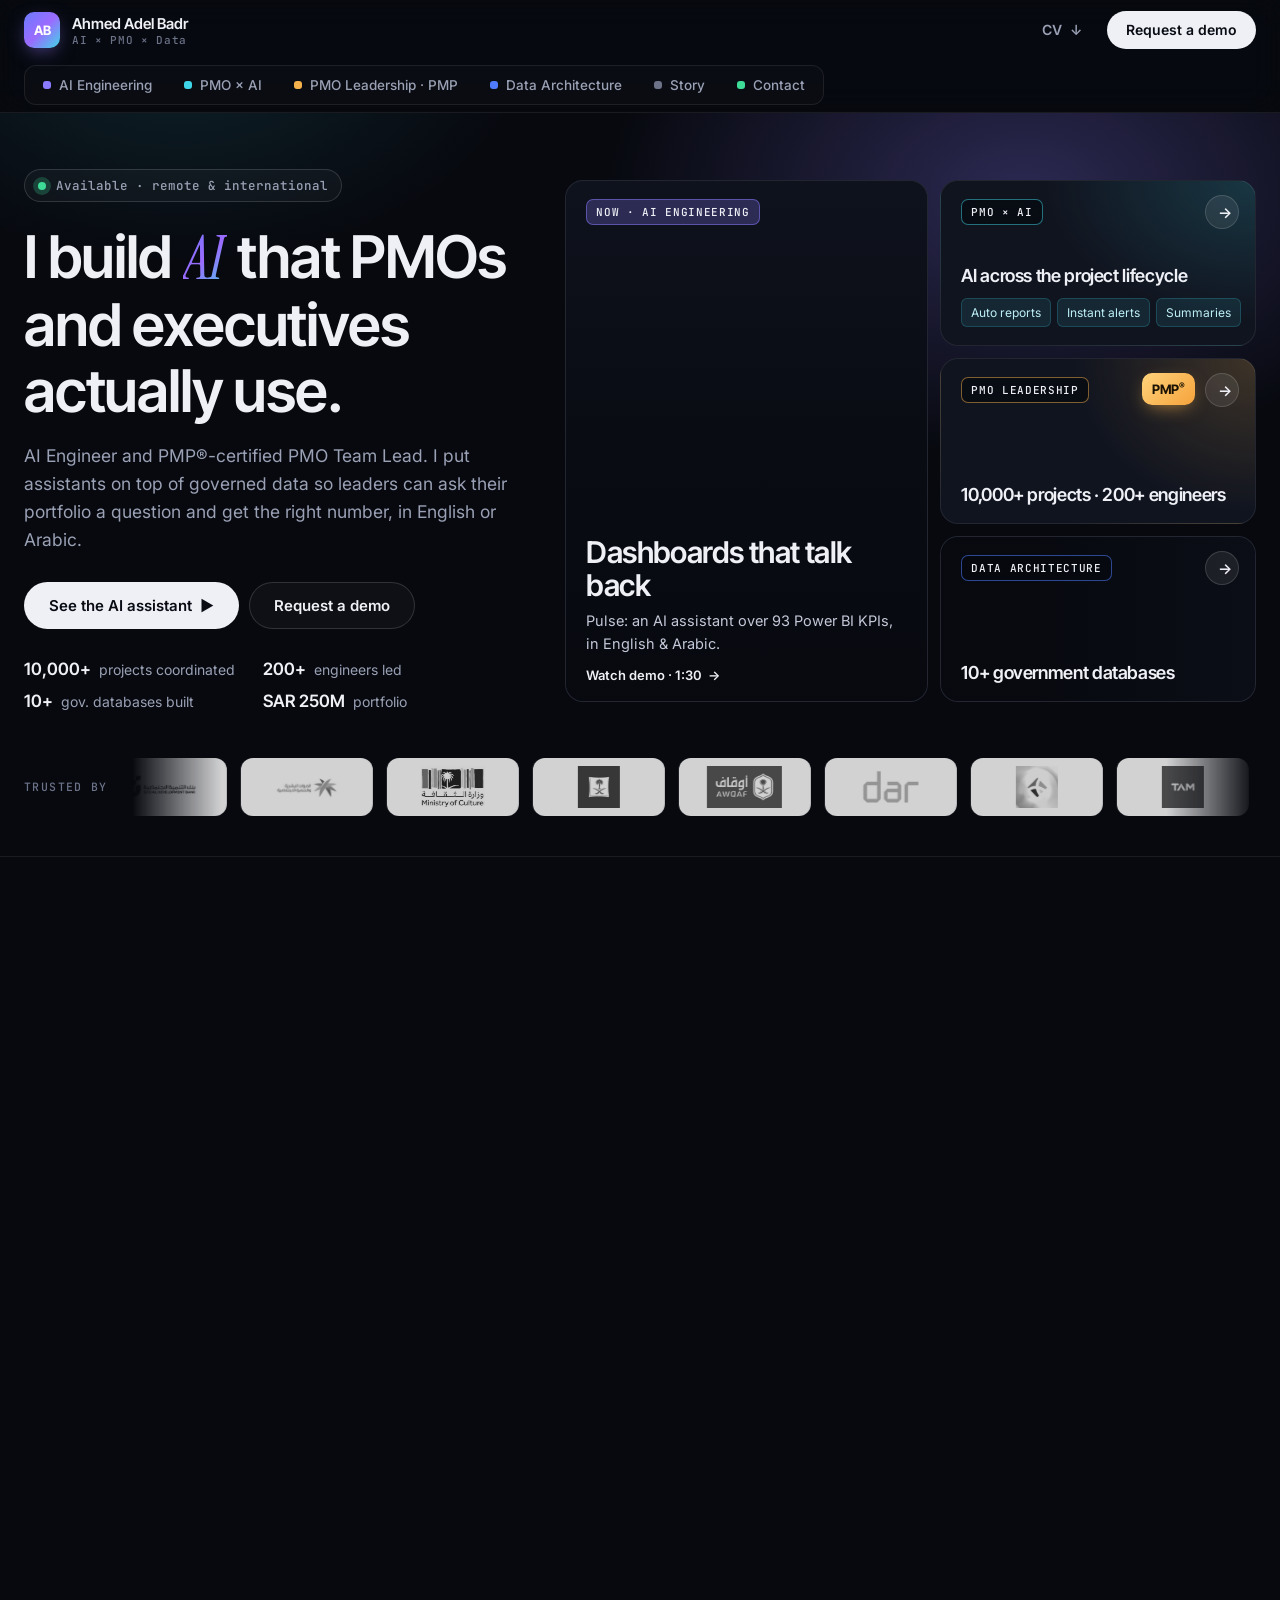
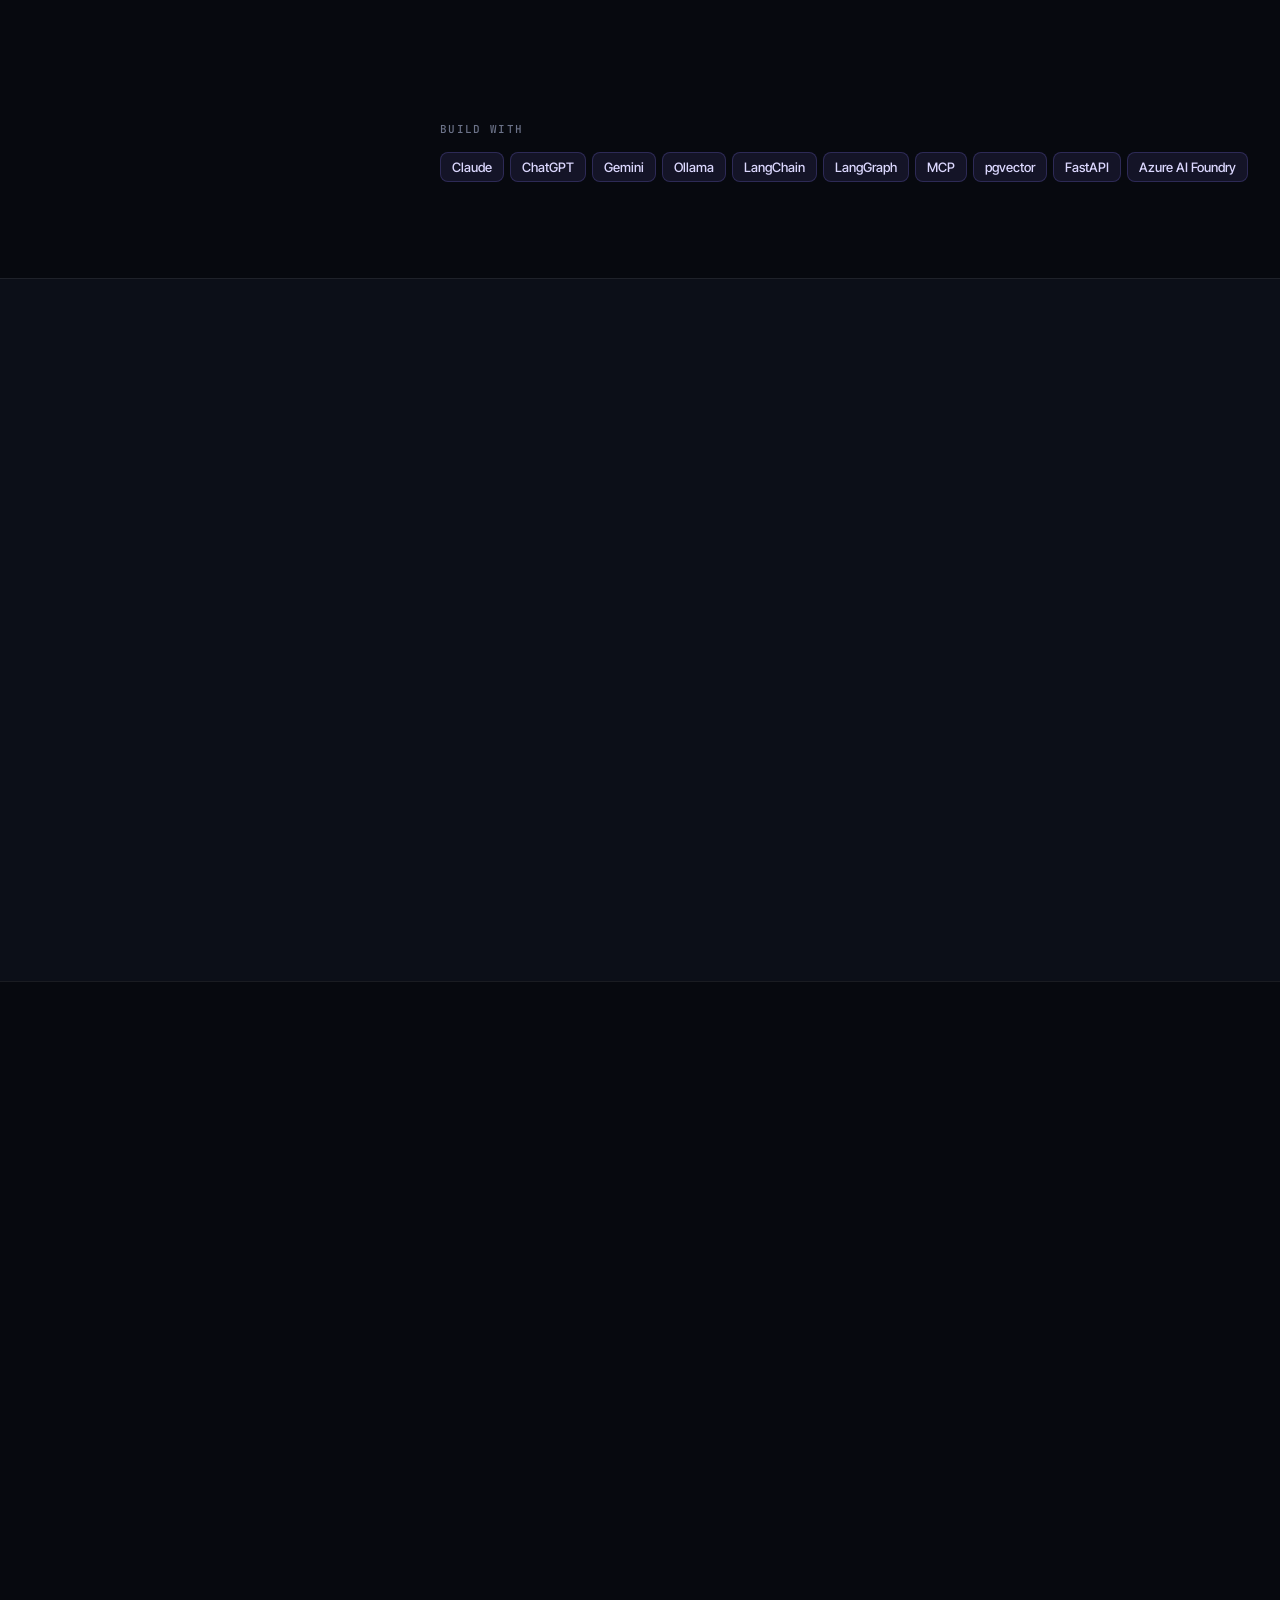
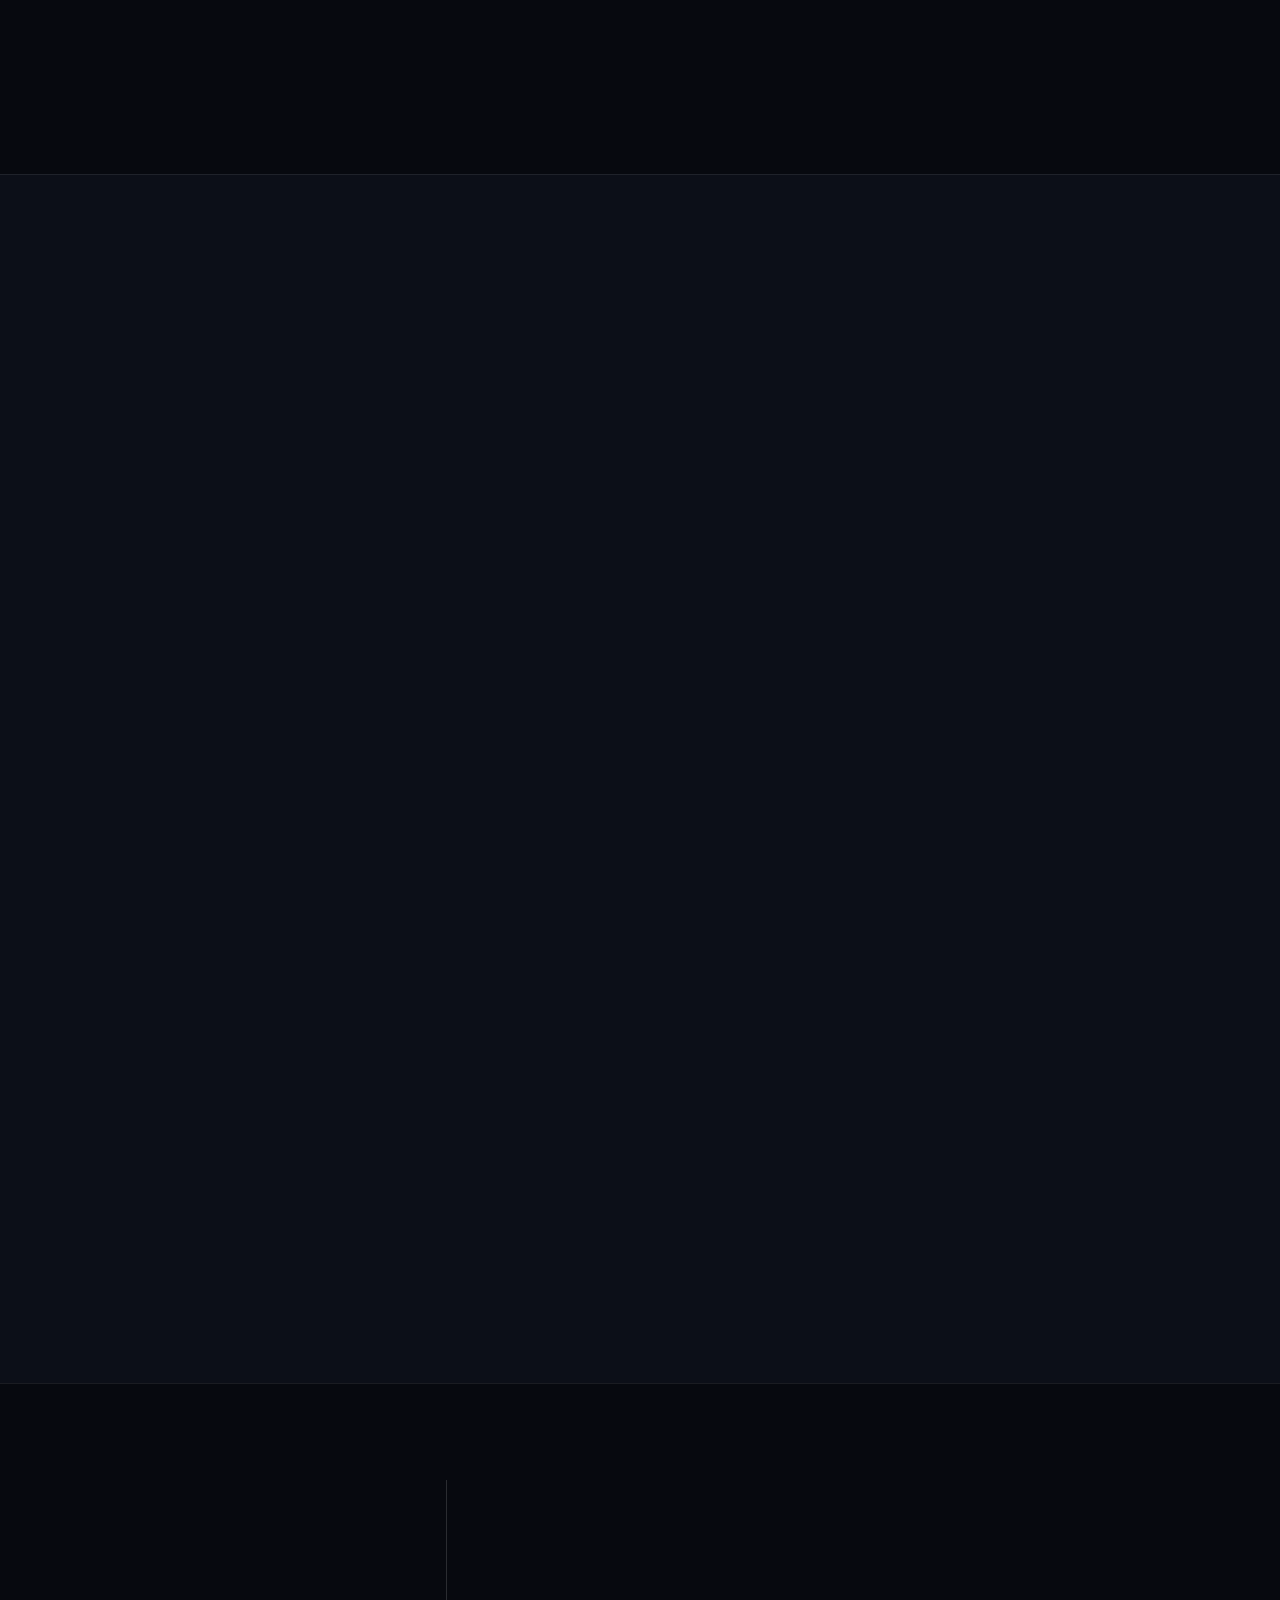
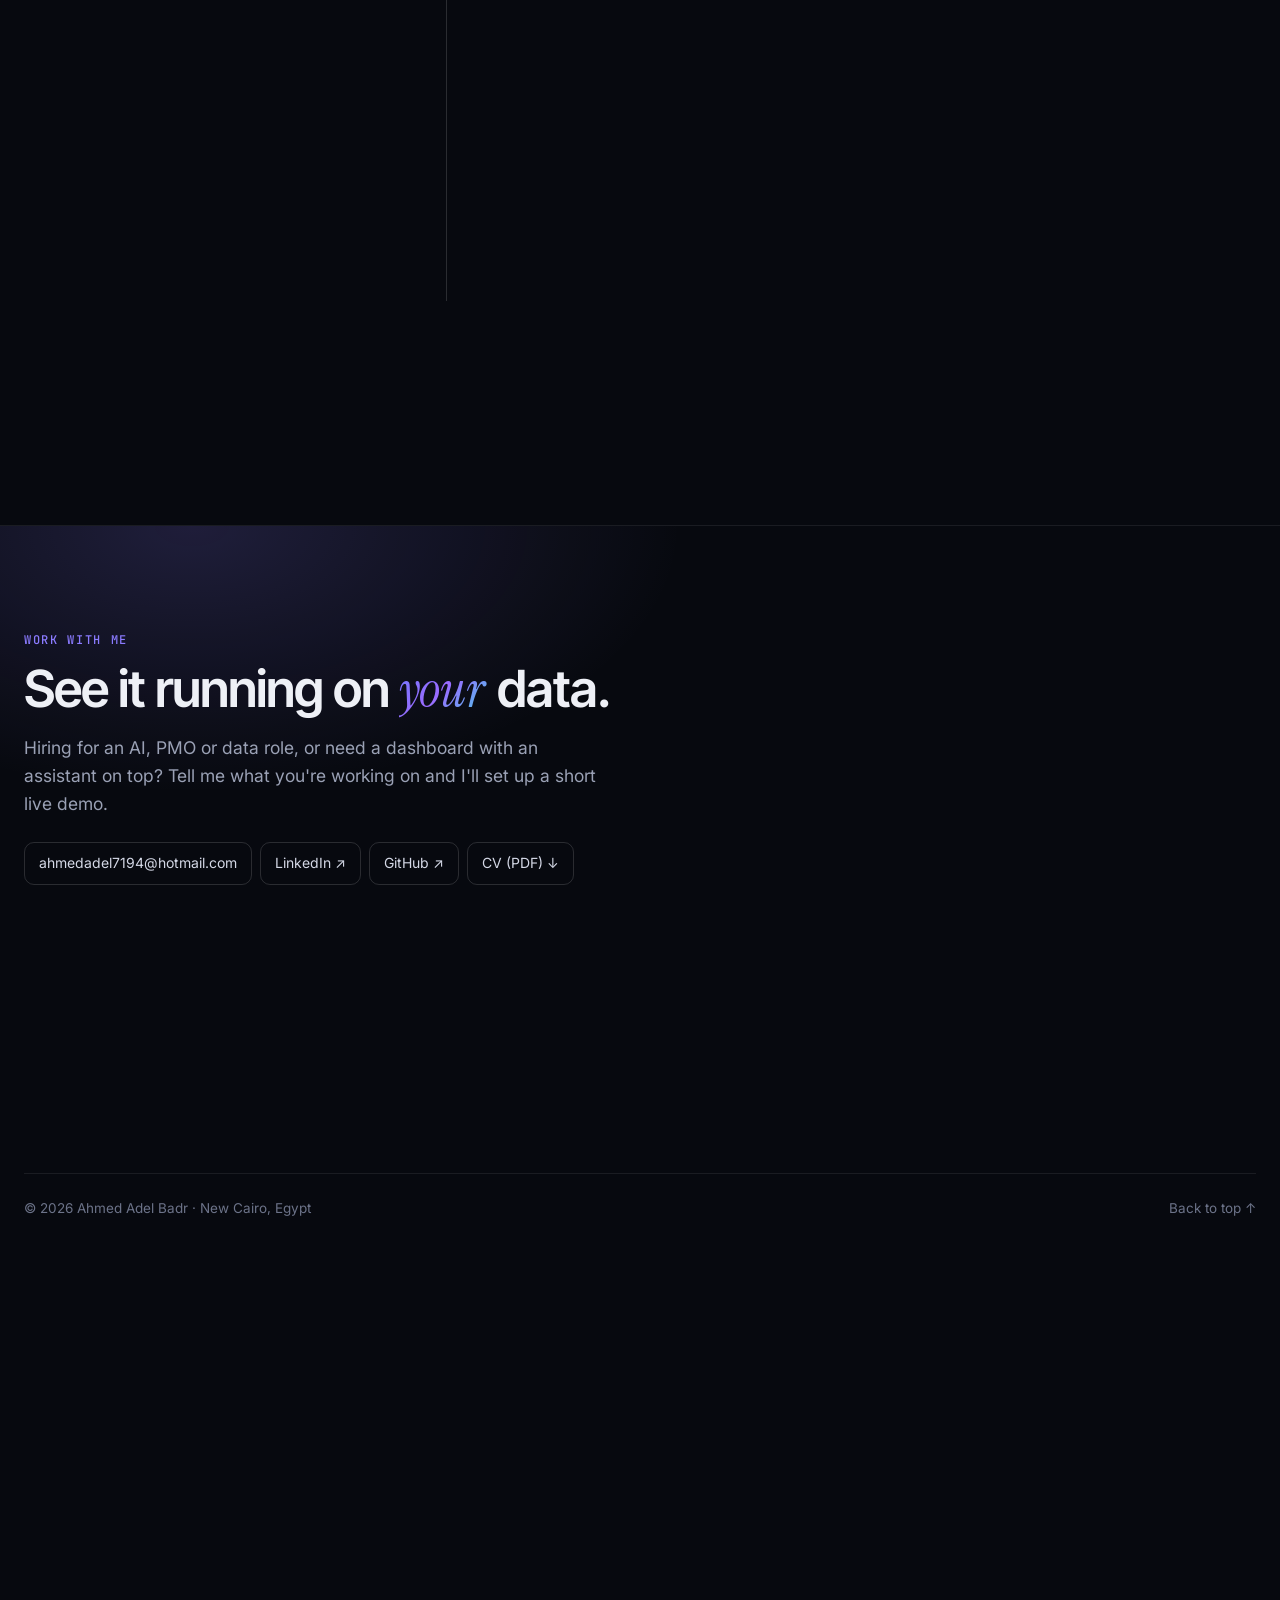
==== commit 4303561b: "Make the v2 design the main portfolio Root page now uses the tabbed, present-first layout; /v2/ redi" ====
--- a/v2/index.html
+++ b/v2/index.html
@@ -1,409 +1,5 @@
 <!DOCTYPE html>
-<html lang="en">
-<head>
-<meta charset="UTF-8">
-<meta name="viewport" content="width=device-width, initial-scale=1">
-<title>Ahmed Adel Badr | AI Engineering × PMO Leadership × Data Architecture</title>
-<meta name="description" content="Ahmed Adel Badr — AI engineer and PMP-certified PMO Team Lead. Builds AI assistants on governed data, led 200+ engineers on a 10,000+ project national program, and designed databases for 10+ Saudi government entities.">
-<meta name="author" content="Ahmed Adel Badr">
+<html lang="en"><head><meta charset="UTF-8"><title>Ahmed Adel Badr</title>
 <link rel="canonical" href="https://ahmedadelbadr.github.io/Portofolio/">
-<meta property="og:type" content="profile">
-<meta property="og:title" content="Ahmed Adel Badr — AI × PMO × Data">
-<meta property="og:description" content="AI assistants on governed data, PMO leadership at national scale, and the data architecture underneath.">
-<meta property="og:image" content="https://ahmedadelbadr.github.io/Portofolio/assets/img/og-cover.jpg">
-<meta name="twitter:card" content="summary_large_image">
-<meta name="theme-color" content="#07090f">
-<link rel="preconnect" href="https://fonts.googleapis.com">
-<link rel="preconnect" href="https://fonts.gstatic.com" crossorigin>
-<link href="https://fonts.googleapis.com/css2?family=Inter:wght@400;500;600&family=Inter+Tight:wght@500;600;700&family=Instrument+Serif:ital@1&family=JetBrains+Mono:wght@400;500&display=swap" rel="stylesheet">
-<link rel="stylesheet" href="style.css">
-<script type="application/ld+json">
-{
-  "@context": "https://schema.org",
-  "@type": "Person",
-  "name": "Ahmed Adel Badr",
-  "jobTitle": "AI Engineer · PMO Team Lead · Data Architect",
-  "url": "https://ahmedadelbadr.github.io/Portofolio/",
-  "email": "mailto:ahmedadel7194@hotmail.com",
-  "address": {"@type": "PostalAddress", "addressLocality": "New Cairo", "addressCountry": "EG"},
-  "worksFor": {"@type": "Organization", "name": "Arweqah Company"},
-  "alumniOf": {"@type": "CollegeOrUniversity", "name": "Cairo University"},
-  "hasCredential": [{"@type": "EducationalOccupationalCredential", "name": "Project Management Professional (PMP)", "recognizedBy": {"@type": "Organization", "name": "Project Management Institute"}}],
-  "knowsAbout": ["AI Engineering", "Large Language Models", "Retrieval-Augmented Generation", "AI Agents", "PMO Governance", "Project Management", "Earned Value Management", "Data Architecture", "Data Engineering", "SQL", "PostgreSQL", "Power BI", "Python"],
-  "sameAs": ["https://www.linkedin.com/in/ahmed-adel-badr/", "https://github.com/AhmedAdelBadr"]
-}
-</script>
-</head>
-<body>
-<a class="skip" href="#main">Skip to content</a>
-
-<header class="topbar" id="top">
-  <div class="bar wrap">
-    <a href="#top" class="brand" aria-label="Ahmed Adel Badr, back to top">
-      <span class="mark">AB</span>
-      <span class="brand-text"><b>Ahmed Adel Badr</b><small>AI × PMO × Data</small></span>
-    </a>
-    <div class="actions">
-      <a class="btn btn-quiet" href="../assets/cv/Ahmed_Adel_Badr_CV.pdf" download>CV <span aria-hidden="true">↓</span></a>
-      <a class="btn btn-primary" href="#contact">Request a demo</a>
-    </div>
-  </div>
-  <nav class="tabs wrap" aria-label="Sections">
-    <ul id="tabs">
-      <li><a href="#ai"><span class="ti ti-ai"></span>AI Engineering</a></li>
-      <li><a href="#pmo-ai"><span class="ti ti-pa"></span>PMO × AI</a></li>
-      <li><a href="#leadership"><span class="ti ti-pm"></span>PMO Leadership · PMP</a></li>
-      <li><a href="#data"><span class="ti ti-da"></span>Data Architecture</a></li>
-      <li><a href="#story"><span class="ti ti-st"></span>Story</a></li>
-      <li><a href="#contact"><span class="ti ti-co"></span>Contact</a></li>
-    </ul>
-  </nav>
-  <div class="progress" aria-hidden="true"><span id="progress"></span></div>
-</header>
-
-<main id="main">
-
-<!-- ================= HERO + BENTO ================= -->
-<section class="hero">
-  <div class="glow" aria-hidden="true"></div>
-  <div class="wrap hero-grid">
-    <div class="hero-copy">
-      <p class="pill"><span class="live"></span>Available · remote &amp; international</p>
-      <h1>I build <em>AI</em> that PMOs and executives actually use.</h1>
-      <p class="sub">AI Engineer and PMP®-certified PMO Team Lead. I put assistants on top of governed data so leaders can ask their portfolio a question and get the right number, in English or Arabic.</p>
-      <div class="cta">
-        <a class="btn btn-primary btn-lg" href="#ai">See the AI assistant <span aria-hidden="true">▶</span></a>
-        <a class="btn btn-ghost btn-lg" href="#contact">Request a demo</a>
-      </div>
-      <ul class="proof">
-        <li><b>10,000+</b> projects coordinated</li>
-        <li><b>200+</b> engineers led</li>
-        <li><b>10+</b> gov. databases built</li>
-        <li><b>SAR 250M</b> portfolio</li>
-      </ul>
-    </div>
-
-    <div class="bento" role="list">
-      <a class="tile t-ai" href="#ai" role="listitem">
-        <video class="tile-bg" src="../assets/video/loop-ai.mp4" autoplay muted loop playsinline preload="metadata" aria-hidden="true" tabindex="-1"></video>
-        <div class="tile-shade"></div>
-        <div class="tile-body">
-          <span class="tile-tag">Now · AI Engineering</span>
-          <h2>Dashboards that talk back</h2>
-          <p>Pulse: an AI assistant over 93 Power BI KPIs, in English &amp; Arabic.</p>
-          <span class="go">Watch demo · 1:30 <i aria-hidden="true">→</i></span>
-        </div>
-      </a>
-      <a class="tile t-pa" href="#pmo-ai" role="listitem">
-        <div class="tile-body">
-          <span class="tile-tag">PMO × AI</span>
-          <h2>AI across the project lifecycle</h2>
-          <ul class="mini"><li>Auto reports</li><li>Instant alerts</li><li>Summaries</li></ul>
-          <span class="go">Explore <i aria-hidden="true">→</i></span>
-        </div>
-      </a>
-      <a class="tile t-pm" href="#leadership" role="listitem">
-        <div class="tile-body">
-          <span class="tile-tag">PMO Leadership</span>
-          <span class="badge-pmp" aria-label="PMP certified">PMP<sup>®</sup></span>
-          <h2>10,000+ projects · 200+ engineers</h2>
-          <p>Cabinet &amp; Presidency reporting</p>
-          <span class="go">Explore <i aria-hidden="true">→</i></span>
-        </div>
-      </a>
-      <a class="tile t-da" href="#data" role="listitem">
-        <video class="tile-bg" src="../assets/video/loop-4d.mp4" autoplay muted loop playsinline preload="metadata" aria-hidden="true" tabindex="-1"></video>
-        <div class="tile-shade"></div>
-        <div class="tile-body">
-          <span class="tile-tag">Data Architecture</span>
-          <h2>10+ government databases</h2>
-          <p>SQL · PostgreSQL · Power BI · 4D</p>
-          <span class="go">Explore <i aria-hidden="true">→</i></span>
-        </div>
-      </a>
-    </div>
-  </div>
-
-  <div class="wrap trust">
-    <p>Trusted by</p>
-    <div class="marquee" aria-label="Organisations I've built systems for">
-      <ul class="logos">
-        <li><img src="../assets/img/clients/sdb.webp" alt="Social Development Bank"></li>
-        <li><img src="../assets/img/clients/hrsd.webp" alt="Ministry of Human Resources and Social Development"></li>
-        <li><img src="../assets/img/clients/moc.webp" alt="Ministry of Culture"></li>
-        <li><img src="../assets/img/clients/commerce.webp" alt="Ministry of Commerce"></li>
-        <li><img src="../assets/img/clients/awqaf.webp" alt="AWQAF"></li>
-        <li><img src="../assets/img/clients/dar-al-handasah.webp" alt="Dar Al-Handasah"></li>
-        <li><img src="../assets/img/clients/arweqah.webp" alt="Arweqah"></li>
-        <li><img src="../assets/img/clients/tam.webp" alt="Tam"></li>
-      </ul>
-    </div>
-  </div>
-</section>
-
-<!-- ================= 01 AI ENGINEERING ================= -->
-<section class="sec" id="ai">
-  <div class="wrap sec-grid">
-    <aside class="sec-side">
-      <span class="sec-no">01</span>
-      <p class="eyebrow">AI Engineering</p>
-      <h2>Assistants grounded in the data leaders already trust.</h2>
-      <div class="creds">
-        <p class="creds-title">Credentials &amp; learning</p>
-        <ul>
-          <li><b>AI Engineer Core Track</b><span>LLM engineering, RAG, agents · Ed Donner</span></li>
-          <li><b>LangChain &amp; LangGraph</b><span>Agents, agentic RAG &amp; MCP · Eden Marco</span></li>
-          <li><b>Production AI Agents</b><span>LangGraph + FastAPI · Paulo Dichone</span></li>
-          <li><b>Azure AI Apps &amp; Agents</b><span>AI-103 learning path · Microsoft Learn</span></li>
-          <li><b>Production Python for Data Engineers</b><span>Prashant Kumar Pandey</span></li>
-          <li><b>100 Days of Code — Python</b><span>Angela Yu · Udemy</span><a href="https://drive.google.com/file/d/1DxrLf_4NUQDghNANisy9Wuh35IUOfHug/view?usp=sharing" target="_blank" rel="noopener">View ↗</a></li>
-          <li><b>AI Programming with Python</b><span>Udacity</span></li>
-        </ul>
-      </div>
-    </aside>
-    <div class="sec-main">
-      <div class="player">
-        <video controls preload="metadata" playsinline poster="../assets/video/pmo-ai-assistant-poster.jpg">
-          <source src="../assets/video/pmo-ai-assistant-demo.mp4" type="video/mp4">
-          <a href="../assets/video/pmo-ai-assistant-demo.mp4">Download the video</a>.
-        </video>
-      </div>
-      <div class="caption">
-        <div>
-          <h3>Pulse — the PMO dashboard that talks back</h3>
-          <p>Executives ask about revenue, costs, collections and overdue items by voice or text, in English or Arabic. Answers come from the same 93 KPIs as the Power BI model, behind a secure sign-in.</p>
-        </div>
-        <ul class="kpis">
-          <li><b>93</b><span>KPIs grounded</span></li>
-          <li><b>EN · AR</b><span>bilingual</span></li>
-          <li><b>1:30</b><span>demo</span></li>
-        </ul>
-      </div>
-
-      <div class="grid3">
-        <article class="feat"><h4>LLM apps</h4><p>Prompting, structured JSON output, tool calling and cost control.</p></article>
-        <article class="feat"><h4>RAG</h4><p>Embeddings, pgvector, retrieval with citations, Arabic text handling.</p></article>
-        <article class="feat"><h4>Agents</h4><p>LangGraph agents that query SQL and documents, with evaluation sets.</p></article>
-      </div>
-
-      <div class="stack">
-        <p>Build with</p>
-        <ul><li>Claude</li><li>ChatGPT</li><li>Gemini</li><li>Ollama</li><li>LangChain</li><li>LangGraph</li><li>MCP</li><li>pgvector</li><li>FastAPI</li><li>Azure AI Foundry</li></ul>
-      </div>
-    </div>
-  </div>
-</section>
-
-<!-- ================= 02 PMO × AI ================= -->
-<section class="sec alt" id="pmo-ai">
-  <div class="wrap sec-grid">
-    <aside class="sec-side">
-      <span class="sec-no">02</span>
-      <p class="eyebrow">PMO × AI integration</p>
-      <h2>Where project management meets automation.</h2>
-      <p class="side-text">I lead a PMO that includes 2 AI engineers. We turn PM requirements into AI use cases, rank them by value and effort, and keep a person reviewing every output before it reaches leadership.</p>
-      <div class="creds">
-        <p class="creds-title">Credentials</p>
-        <ul>
-          <li><b>PMP®</b><span>Project Management Institute · 2025</span><a href="https://drive.google.com/file/d/1sctywcb_eWgwLuayeytK_qo51sxbiGKT/view?usp=sharing" target="_blank" rel="noopener">View ↗</a></li>
-          <li><b>Power Platform</b><span>Power BI · Power Apps · Power Automate</span></li>
-        </ul>
-      </div>
-    </aside>
-    <div class="sec-main">
-      <ol class="pipeline">
-        <li><span>01</span><h4>Capture</h4><p>Project data from Zoho, Odoo, Smartsheet and Airtable lands in one governed database.</p></li>
-        <li><span>02</span><h4>Monitor</h4><p>Earned value (SPI, CPI) and progress against the planned-to-date figure, every week.</p></li>
-        <li><span>03</span><h4>Alert</h4><p>Instant email alerts when a project slips or a submission is missing.</p></li>
-        <li><span>04</span><h4>Summarise</h4><p>AI drafts the one-page executive report: what's on track, what needs focus.</p></li>
-        <li><span>05</span><h4>Ask</h4><p>Leaders question the portfolio in plain language through the assistant.</p></li>
-      </ol>
-      <div class="grid2">
-        <article class="feat big"><h4>Hours of manual reporting, automated</h4><p>Periodic portfolio reports and issue alerts now run on their own across the project lifecycle.</p></article>
-        <article class="feat big"><h4>Human in the loop by design</h4><p>Every AI use case has an owner, a test set and a review step. Nothing reaches the CEO unchecked.</p></article>
-      </div>
-    </div>
-  </div>
-</section>
-
-<!-- ================= 03 LEADERSHIP · PMP ================= -->
-<section class="sec" id="leadership">
-  <div class="wrap sec-grid">
-    <aside class="sec-side">
-      <span class="sec-no">03</span>
-      <p class="eyebrow">PMO Leadership · PMP®</p>
-      <h2>Leading at national scale.</h2>
-      <div class="creds">
-        <p class="creds-title">Credentials for this section</p>
-        <ul>
-          <li class="hl"><b>Project Management Professional (PMP)®</b><span>PMI · 2025</span><a href="https://drive.google.com/file/d/1sctywcb_eWgwLuayeytK_qo51sxbiGKT/view?usp=sharing" target="_blank" rel="noopener">View ↗</a></li>
-          <li><b>ISO 21500 Auditor</b><span>AHC for Management Consulting · 2025</span><a href="https://drive.google.com/file/d/1mkUCLKhJdVE5GNy3GKUCkLPYvv0y7A4N/view?usp=sharing" target="_blank" rel="noopener">View ↗</a></li>
-          <li><b>Experience letter — Project Coordinator</b><span>Dar Al-Handasah · 2024</span><a href="https://drive.google.com/file/d/1q_RT0Qz3ew5uecpxc_AmKlcT4p2NB-rT/view?usp=sharing" target="_blank" rel="noopener">View ↗</a></li>
-        </ul>
-      </div>
-    </aside>
-    <div class="sec-main">
-      <div class="bignums">
-        <div><b data-count="10000" data-suffix="+">10,000+</b><span>projects in one national program</span></div>
-        <div><b data-count="200" data-suffix="+">200+</b><span>project engineers led</span></div>
-        <div><b>4</b><span>governorates, one reporting standard</span></div>
-        <div><b>Weekly</b><span>Cabinet &amp; Presidency reporting</span></div>
-      </div>
-
-      <div class="roles">
-        <article class="role current">
-          <header><span class="now-tag">Current</span><h3>PMO Team Lead</h3><p>Arweqah Company · Apr 2024 – Present</p></header>
-          <ul>
-            <li>Lead an 8-member PMO, including 2 AI engineers, over ~20 projects in 4 portfolios worth ~SAR 250M.</li>
-            <li>PMP-aligned standards, PMO roles and escalation paths across every department.</li>
-            <li>One-page executive reports per project for the CEO and executive directors.</li>
-          </ul>
-        </article>
-        <article class="role">
-          <header><h3>Project Coordinator &amp; Planning Engineer</h3><p>Dar Al-Handasah · Oct 2021 – Apr 2024</p></header>
-          <ul>
-            <li>Coordinated 10,000+ projects across Minya, Assiut, Fayoum and Ismailia with 200+ engineers.</li>
-            <li>Weekly reports and dashboards for sovereign meetings with the Egyptian Cabinet and the Presidency.</li>
-            <li>Primavera P6 and MS Project schedules; master datasets that kept reported figures reliable.</li>
-          </ul>
-        </article>
-      </div>
-
-      <div class="grid4">
-        <article class="feat"><h4>Governance</h4><p>Standards, templates and roles rolled out PMO-wide.</p></article>
-        <article class="feat"><h4>Earned value</h4><p>SPI, CPI and EAC tracked portfolio-wide.</p></article>
-        <article class="feat"><h4>Risk</h4><p>Registers, heat maps and early warnings.</p></article>
-        <article class="feat"><h4>Exec reporting</h4><p>Plan vs actual on one page per project.</p></article>
-      </div>
-    </div>
-  </div>
-</section>
-
-<!-- ================= 04 DATA ================= -->
-<section class="sec alt" id="data">
-  <div class="wrap sec-grid">
-    <aside class="sec-side">
-      <span class="sec-no">04</span>
-      <p class="eyebrow">Data Architecture &amp; Engineering</p>
-      <h2>One governed source of truth.</h2>
-      <p class="side-text">Databases for 10+ Saudi government entities, including the Ministries of Hajj &amp; Umrah, Islamic Affairs, Culture, Human Resources and Energy, and the Social Development Bank.</p>
-      <div class="creds">
-        <p class="creds-title">Credentials &amp; learning</p>
-        <ul>
-          <li><b>Data Analysis Advanced Track</b><span>Udacity / MCIT · 2022</span><a href="https://drive.google.com/file/d/1HhlE8MQedfd1g0PwTkxcpyvZm_gVTshv/view?usp=sharing" target="_blank" rel="noopener">View ↗</a></li>
-          <li><b>Data Scientist Nanodegree</b><span>Udacity · 2022</span></li>
-          <li><b>Microsoft Power BI</b><span>Udemy · 2022</span><a href="https://drive.google.com/file/d/18qf0cMaZzWit_6Pd91sOWEHYhTavwuvs/view?usp=sharing" target="_blank" rel="noopener">View ↗</a></li>
-          <li><b>Writing DAX Queries</b><span>Udemy · 2022</span><a href="https://drive.google.com/file/d/1dgZh7iW61e2ke4iGRj784fLTpm-I9WN4/view?usp=sharing" target="_blank" rel="noopener">View ↗</a></li>
-          <li><b>Modern Data Warehouse</b><span>Data with Baraa</span></li>
-          <li><b>dbt Bootcamp · Airflow 3 · Docker</b><span>Data engineering track</span></li>
-          <li><b>Excel VBA &amp; Macros</b><span>Udemy · 2022</span><a href="https://drive.google.com/file/d/1crOkd06WN0qsF22DEuTwNb7ICwt86E0z/view?usp=sharing" target="_blank" rel="noopener">View ↗</a></li>
-        </ul>
-      </div>
-    </aside>
-    <div class="sec-main">
-      <div class="player">
-        <video controls preload="metadata" playsinline poster="../assets/video/powerbi-4d-poster.jpg">
-          <source src="../assets/video/powerbi-4d-demo.mp4" type="video/mp4">
-          <a href="../assets/video/powerbi-4d-demo.mp4">Download the video</a>.
-        </video>
-      </div>
-      <div class="caption">
-        <div>
-          <h3>4D construction model inside Power BI</h3>
-          <p>A 3D building driven by its schedule. Quantities, S-curve and cash flow roll up from the same model.</p>
-        </div>
-        <ul class="kpis"><li><b>3D</b><span>custom visual</span></li><li><b>0:55</b><span>demo</span></li></ul>
-      </div>
-
-      <ol class="steps">
-        <li><b>Decisions</b><span>KPI catalogue</span></li>
-        <li><b>Model</b><span>star schema</span></li>
-        <li><b>Integrate</b><span>Zoho · Odoo · Smartsheet</span></li>
-        <li><b>Govern</b><span>quality rules</span></li>
-        <li><b>Serve</b><span>BI &amp; AI</span></li>
-      </ol>
-
-      <div class="projects">
-        <a class="proj" href="https://github.com/AhmedAdelBadr/sql-data-warehouse-project" target="_blank" rel="noopener">
-          <img src="../assets/img/work/data_architecture.webp" alt="Medallion data warehouse architecture" loading="lazy">
-          <div><span class="ptag">SQL Server · Medallion</span><h4>SQL Data Warehouse</h4><p>Bronze → Silver → Gold, CRM + ERP into a star schema, with quality tests.</p><i>GitHub ↗</i></div>
-        </a>
-        <a class="proj" href="https://github.com/AhmedAdelBadr/pmo-portfolio-sql-analytics" target="_blank" rel="noopener">
-          <div><span class="ptag">PostgreSQL · CI</span><h4>PMO Portfolio Analytics</h4><p>Earned value, RAG status, slippage and a risk heat map for 24 projects.</p><i>GitHub ↗</i></div>
-        </a>
-        <a class="proj" href="https://github.com/AhmedAdelBadr/real-estate-sales-sql-analytics" target="_blank" rel="noopener">
-          <div><span class="ptag">PostgreSQL · Marketing</span><h4>Sales &amp; Ads Analytics</h4><p>Ad → lead → sale funnel, ROAS, cohorts and attribution.</p><i>GitHub ↗</i></div>
-        </a>
-      </div>
-    </div>
-  </div>
-</section>
-
-<!-- ================= 05 STORY ================= -->
-<section class="sec" id="story">
-  <div class="wrap sec-grid">
-    <aside class="sec-side">
-      <span class="sec-no">05</span>
-      <p class="eyebrow">The story</p>
-      <h2>From building structures to building decision systems.</h2>
-      <div class="creds">
-        <p class="creds-title">Education &amp; early career</p>
-        <ul>
-          <li><b>B.Sc. Civil Engineering</b><span>Cairo University · 2017</span></li>
-          <li><b>Autodesk Certified — Revit</b><span>BIM Solutions · 2019</span></li>
-          <li><b>BIM Engineer letter</b><span>T.H.E Architects · 2021</span><a href="https://drive.google.com/file/d/1VIQJcinmhT4oHyBzd0Bh82EneCXpod-M/view?usp=sharing" target="_blank" rel="noopener">View ↗</a></li>
-          <li><b>BIM Engineer letter</b><span>I.E.T.C · 2021</span><a href="https://drive.google.com/file/d/10oY9zV9QPcR0SZ7INl4sjQRac6u0h0Es/view?usp=sharing" target="_blank" rel="noopener">View ↗</a></li>
-        </ul>
-      </div>
-    </aside>
-    <div class="sec-main">
-      <ol class="timeline">
-        <li class="now"><span class="yr">2025 →</span><div><h4>AI engineering</h4><p>PMP certified; building LLM assistants, RAG and agents on the platforms I designed.</p></div></li>
-        <li><span class="yr">2024</span><div><h4>PMO Team Lead, Arweqah</h4><p>8-person PMO with 2 AI engineers, SAR 250M portfolio for Saudi government clients.</p></div></li>
-        <li><span class="yr">2021–24</span><div><h4>National mega-program, Dar Al-Handasah</h4><p>10,000+ projects, 200+ engineers, weekly Cabinet and Presidency reporting.</p></div></li>
-        <li><span class="yr">2020</span><div><h4>Into data</h4><p>BI Specialist: PostgreSQL data layer, Power BI Server, fact and dimension models.</p></div></li>
-        <li><span class="yr">2018–20</span><div><h4>BIM &amp; digital models</h4><p>Four Seasons Madinaty and Dubai Creek Towers in Revit, Navisworks and Dynamo.</p></div></li>
-        <li><span class="yr">2017</span><div><h4>Engineering foundation</h4><p>B.Sc. Civil Engineering, Cairo University; internships with Orascom, CCC and Dorra.</p></div></li>
-      </ol>
-      <p class="skills"><b>Core skills:</b> SQL · PostgreSQL · SQL Server · Data Modeling · ETL / ELT · Python · pandas · Power BI · DAX · Power Query · Tableau · Power Apps · Power Automate · LLMs · RAG · AI Agents · PMO Governance · Earned Value · Risk Management · Primavera P6 · MS Project · Arabic (native) · English (professional)</p>
-    </div>
-  </div>
-</section>
-
-<!-- ================= CONTACT ================= -->
-<section class="contact" id="contact">
-  <div class="wrap contact-grid">
-    <div>
-      <p class="eyebrow">Work with me</p>
-      <h2>See it running on <em>your</em> data.</h2>
-      <p class="sub">Hiring for an AI, PMO or data role, or need a dashboard with an assistant on top? Tell me what you're working on and I'll set up a short live demo.</p>
-      <ul class="links">
-        <li><a href="mailto:ahmedadel7194@hotmail.com">ahmedadel7194@hotmail.com</a></li>
-        <li><a href="https://www.linkedin.com/in/ahmed-adel-badr/" target="_blank" rel="noopener">LinkedIn ↗</a></li>
-        <li><a href="https://github.com/AhmedAdelBadr" target="_blank" rel="noopener">GitHub ↗</a></li>
-        <li><a href="../assets/cv/Ahmed_Adel_Badr_CV.pdf" download>CV (PDF) ↓</a></li>
-      </ul>
-    </div>
-    <form class="form" id="demo-form" novalidate>
-      <div class="row2">
-        <div class="field"><label for="f-name">Name</label><input id="f-name" name="name" type="text" autocomplete="name" required></div>
-        <div class="field"><label for="f-email">Work email</label><input id="f-email" name="email" type="email" autocomplete="email" required></div>
-      </div>
-      <div class="field"><label for="f-company">Company</label><input id="f-company" name="company" type="text" autocomplete="organization"></div>
-      <div class="field"><label for="f-message">What would you like to see?</label><textarea id="f-message" name="message" rows="4" placeholder="A role you're hiring for, a dashboard idea, an AI use case…"></textarea></div>
-      <button type="submit" class="btn btn-primary btn-lg btn-block">Request a demo</button>
-      <p class="form-status" id="form-status" role="status" aria-live="polite"></p>
-    </form>
-  </div>
-</section>
-
-</main>
-
-<footer class="footer wrap">
-  <p>© <span id="year">2026</span> Ahmed Adel Badr · New Cairo, Egypt</p>
-  <a href="#top">Back to top ↑</a>
-</footer>
-
-<script src="app.js"></script>
-</body>
-</html>
+<meta http-equiv="refresh" content="0; url=../"></head>
+<body><a href="../">Continue to the portfolio</a></body></html>
